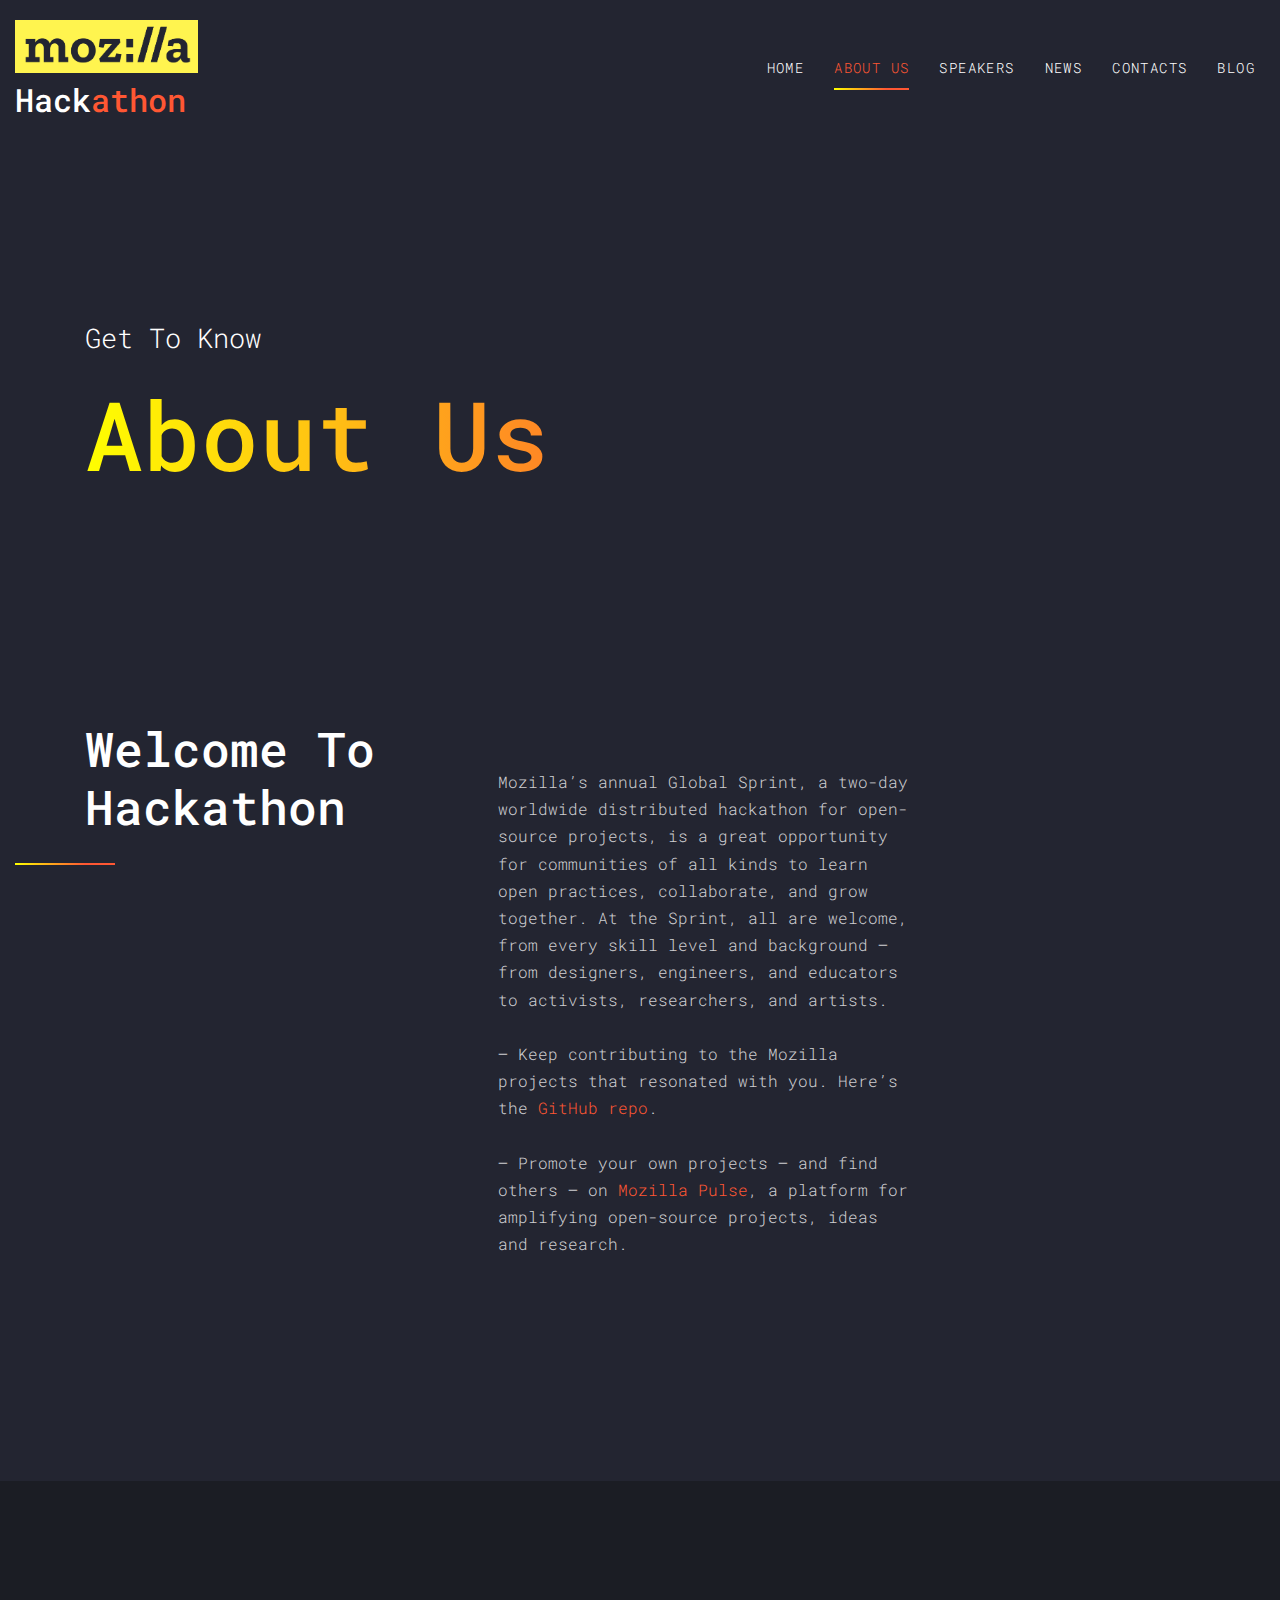
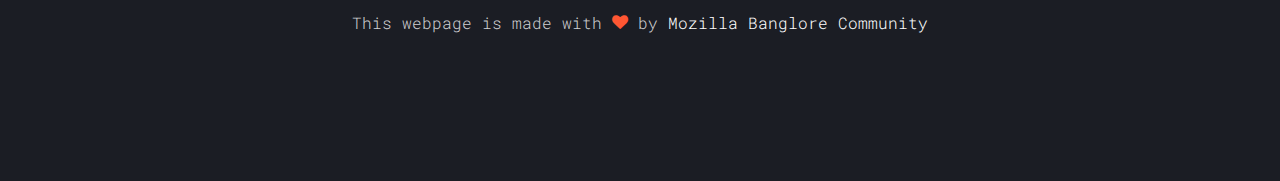
==== about.html @ 9e43b541 "ini" ====
<!DOCTYPE html>
<html lang="en">
  <head>
    <title>Mozilla Global Sprint &mdash; 19</title>
    <meta charset="utf-8">
    <meta name="viewport" content="width=device-width, initial-scale=1, shrink-to-fit=no">

    <link href="https://fonts.googleapis.com/css?family=Roboto+Mono" rel="stylesheet">
    <link rel="stylesheet" href="fonts/icomoon/style.css">
    <link rel="stylesheet" href="css/bootstrap.min.css">
    <link rel="stylesheet" href="css/magnific-popup.css">
    <link rel="stylesheet" href="css/jquery-ui.css">
    <link rel="stylesheet" href="css/owl.carousel.min.css">
    <link rel="stylesheet" href="css/owl.theme.default.min.css">
    <link rel="stylesheet" href="css/bootstrap-datepicker.css">
    <link rel="stylesheet" href="fonts/flaticon/font/flaticon.css">
    <link rel="stylesheet" href="css/aos.css">
    <link rel="icon" href="./images/favicon.png" type="image/png" sizes="16x16">
    <link rel="stylesheet" href="css/style.css">
  </head>
  <body>
  
  <div class="site-wrap">

    <div class="site-mobile-menu">
      <div class="site-mobile-menu-header">
        <div class="site-mobile-menu-close mt-3">
          <span class="icon-close2 js-menu-toggle"></span>
        </div>
      </div>
      <div class="site-mobile-menu-body"></div>
    </div>
    
    <header class="site-navbar py-3" role="banner">
      <div class="container-fluid">
        <div class="row align-items-center">
          <div class="col-11 col-xl-2">
            <h1 class="mb-0"><a href="index.html" class="text-white h2 mb-0"><img src="images/moz-logo2.png" alt="Mozilla" class="img-fluid"> </a></h1>  <h1 class="mb-0"><a href="index.html" class="text-white h2 mb-0">Hack<span class="text-primary">athon</span> </a></h1>
          </div>
          <div class="col-12 col-md-10 d-none d-xl-block">
            <nav class="site-navigation position-relative text-right" role="navigation">
              <ul class="site-menu js-clone-nav mx-auto d-none d-lg-block">
                <li><a href="index.html">Home</a></li>
                <li class="active"><a href="about.html">About Us</a></li>
                <li><a href="speakers.html">Speakers</a></li>
                <li><a href="news.html">News</a></li>
                <li><a href="contact.html">Contacts</a></li>
                <li><a href="https://medium.com/mozilla-india">Blog</a></li>
              </ul>
            </nav>
          </div>
          <div class="d-inline-block d-xl-none ml-md-0 mr-auto py-3" style="position: relative; top: 3px;"><a href="#" class="site-menu-toggle js-menu-toggle text-white"><span class="icon-menu h3"></span></a></div>
          </div>
        </div>
      </div>
    </header>

    <div class="site-section site-hero inner">
      <div class="container">
        <div class="row align-items-center">
          <div class="col-md-10">
            <br><br><br><br>
            <span class="d-block mb-3 caption" data-aos="fade-up">Get To Know</span>
            <h1 class="d-block mb-4" data-aos="fade-up" data-aos-delay="100">About Us</h1>
          </div>
        </div>
      </div>
    </div>

    <div class="site-section">
      <div class="container">
        <div class="row mb-5">
          <div class="col-lg-4 ">
            <div class="site-section-heading" data-aos="fade-up" data-aos-delay="100">
              <h2>Welcome To Hackathon</h2>
            </div>
          </div>
          <div class="col-lg-5 mt-5 pl-lg-5" data-aos="fade-up" data-aos-delay="200">
            <p>Mozilla’s annual Global Sprint, a two-day worldwide distributed hackathon for open-source projects, is a great opportunity for communities of all kinds to learn open practices, collaborate, and grow together.

            At the Sprint, all are welcome, from every skill level and background — from designers, engineers, and educators to activists, researchers, and artists.
            
            <br><br>— Keep contributing to the Mozilla projects that resonated with you. Here’s the <a href="https://github.com/mozilla" target="blank">GitHub repo</a>.
            
           <br><br>— Promote your own projects — and find others — on <a href="https://www.mozillapulse.org/featured" target="blank">Mozilla Pulse</a>, a platform for amplifying open-source projects, ideas and research.</p>
          </div>
        </div>
        <!-- <div class="row">
          <div class="col-md-4" data-aos="fade-up" data-aos-delay="400"><span class="text-primary">The Conference</span></div>
          <div class="col-md-6" data-aos="fade-up" data-aos-delay="500">
            <p>Lorem ipsum dolor sit amet, consectetur adipisicing elit. Ex et rem ea, voluptatem harum autem reprehenderit dolor, asperiores voluptate, odio expedita modi quam eum suscipit, ut illum consequuntur atque. Nisi.</p>
            <p>Cupiditate nostrum aliquam rem et, blanditiis iusto ipsa ab aspernatur tenetur ad! Dicta perspiciatis, laborum at natus hic nulla laboriosam, suscipit iusto quas animi, numquam sunt. Vel nemo aliquam asperiores.</p>
            <p class="mb-5">Aspernatur sequi eum debitis illum inventore. Labore libero, minus tenetur, mollitia eaque officiis molestiae necessitatibus fugit at architecto eum recusandae nam, saepe aspernatur unde alias tempora ipsum. Neque, delectus tenetur.</p>

            <div class="d-flex coordinator align-items-center">
              <div class="mr-4">
                <img src="images/person_2.jpg" alt="Image" class="img-fluid">
              </div>
              <span>By <span class="text-white">Luke Jones</span> <br> Conference Coordinator</span>
            </div>
          </div> -->
        </div>
      </div>
    </div>



    <!-- <div class="site-section">
      <div class="container">
        <div class="row mb-5 justify-content-center">
          <div class="col-lg-4 mb-5">
            <div class="site-section-heading" data-aos="fade-up">
              <h2 class="text-center">Our Team</h2>
            </div>
          </div>
        </div>

        <div class="row">

          <div class="col-md-6 col-lg-4 mb-5 mb-lg-5" data-aos="fade-up" data-aos-delay="100">
            <div class="testimony text-center"> 
              <figure>
                <img src="images/person_1.jpg" alt="Image" class="img-fluid">
              </figure>
              <blockquote>
                <p class="author mb-0">Emely Peters</p>
                <p class="text-muted mb-4">Coordinator</p>
                <p>Lorem ipsum dolor sit amet, consectetur adipisicing elit. Maxime exercitationem alias reprehenderit error quidem aliquam ad minus, veritatis modi.&</p>
                
              </blockquote>
            </div>
          </div>

          <div class="col-md-6 col-lg-4 mb-5 mb-lg-5" data-aos="fade-up" data-aos-delay="200">
            <div class="testimony text-center">
              <figure>
                <img src="images/person_2.jpg" alt="Image" class="img-fluid">
              </figure>
              <blockquote>
                <p class="author mb-0">Alex Anchors</p>
                <p class="text-muted mb-4">Coordinator</p>
                <p>Lorem ipsum dolor sit amet, consectetur adipisicing elit. Maxime exercitationem alias reprehenderit error quidem aliquam ad minus, veritatis modi.&</p>
                
              </blockquote>
            </div>
          </div>

          <div class="col-md-6 col-lg-4 mb-5 mb-lg-5" data-aos="fade-up" data-aos-delay="300">
            <div class="testimony text-center">
              <figure>
                <img src="images/person_3.jpg" alt="Image" class="img-fluid">
              </figure>
              <blockquote>
                <p class="author mb-0">Aaron Thomas</p>
                <p class="text-muted mb-4">Coordinator</p>
                <p>Lorem ipsum dolor sit amet, consectetur adipisicing elit. Maxime exercitationem alias reprehenderit error quidem aliquam ad minus, veritatis modi.&</p>
                
              </blockquote>
            </div>
          </div>

          <div class="col-md-6 col-lg-4 mb-5 mb-lg-5" data-aos="fade-up" data-aos-delay="400">
            <div class="testimony text-center">
              <figure>
                <img src="images/person_1.jpg" alt="Image" class="img-fluid">
              </figure>
              <blockquote>
                <p class="author mb-0">Emely Peters</p>
                <p class="text-muted mb-4">Coordinator</p>
                <p>Lorem ipsum dolor sit amet, consectetur adipisicing elit. Maxime exercitationem alias reprehenderit error quidem aliquam ad minus, veritatis modi.&</p>
                
              </blockquote>
            </div>
          </div>

          <div class="col-md-6 col-lg-4 mb-5 mb-lg-5" data-aos="fade-up" data-aos-delay="500">
            <div class="testimony text-center">
              <figure>
                <img src="images/person_2.jpg" alt="Image" class="img-fluid">
              </figure>
              <blockquote>
                <p class="author mb-0">Alex Anchors</p>
                <p class="text-muted mb-4">Coordinator</p>
                <p>Lorem ipsum dolor sit amet, consectetur adipisicing elit. Maxime exercitationem alias reprehenderit error quidem aliquam ad minus, veritatis modi.&</p>
                
              </blockquote>
            </div>
          </div>

          <div class="col-md-6 col-lg-4 mb-5 mb-lg-5" data-aos="fade-up" data-aos-delay="600">
            <div class="testimony text-center">
              <figure>
                <img src="images/person_3.jpg" alt="Image" class="img-fluid">
              </figure>
              <blockquote>
                <p class="author mb-0">Aaron Thomas</p>
                <p class="text-muted mb-4">Coordinator</p>
                <p>Lorem ipsum dolor sit amet, consectetur adipisicing elit. Maxime exercitationem alias reprehenderit error quidem aliquam ad minus, veritatis modi.&</p>
                
              </blockquote>
            </div>
          </div>
        </div>



        

      </div>
    </div> -->

    <!-- <div class="site-section">
      <div class="container">
        <div class="row mb-5">
          <div class="col-lg-4 ">
            <div class="site-section-heading" data-aos="fade-up">
              <h2>Sponsors</h2>
            </div>
          </div>
          <div class="col-lg-6 mt-5 pl-lg-5" data-aos="fade-up" data-aos-delay="100">
            <p>Lorem ipsum dolor sit amet consectetur adipisicing elit. Natus error deleniti dolores necessitatibus eligendi. Nesciunt repellendus ab voluptatibus.</p>
          </div>
        </div>
        <div class="row">
          <div class="col-md-6 col-lg-4 mb-5 mb-lg-0" data-aos="fade" data-aos-delay="200">
            <img src="images/logo_1.png" alt="Image" class="img-fluid">
          </div>
          <div class="col-md-6 col-lg-4 mb-5 mb-lg-0" data-aos="fade" data-aos-delay="300">
            <img src="images/logo_2.png" alt="Image" class="img-fluid">
          </div>
          <div class="col-md-6 col-lg-4 mb-5 mb-lg-0" data-aos="fade" data-aos-delay="400">
            <img src="images/logo_3.png" alt="Image" class="img-fluid">
          </div>

          <div class="col-md-6 col-lg-4 mb-5 mb-lg-0" data-aos="fade" data-aos-delay="500">
            <img src="images/logo_4.png" alt="Image" class="img-fluid">
          </div>
          <div class="col-md-6 col-lg-4 mb-5 mb-lg-0" data-aos="fade" data-aos-delay="600">
            <img src="images/logo_5.png" alt="Image" class="img-fluid">
          </div>
          <div class="col-md-6 col-lg-4 mb-5 mb-lg-0" data-aos="fade" data-aos-delay="700">
            <img src="images/logo_6.png" alt="Image" class="img-fluid">
          </div>

        </div>
      </div>
    </div> -->


    
    <footer class="site-footer">
      <!-- <div class="container">
        <div class="row mb-5">
          <div class="col-md-4">
            <h2 class="footer-heading text-uppercase mb-4">About Event</h2>
            <p>Lorem ipsum dolor sit amet consectetur adipisicing elit aliquid quibusdam fugit architecto.</p>
          </div>
          <div class="col-md-3 ml-auto">
            <h2 class="footer-heading text-uppercase mb-4">Quick Links</h2>
            <ul class="list-unstyled">
              <li><a href="#">About Us</a></li>
              <li><a href="#">Speakers</a></li>
              <li><a href="#">Gallery</a></li>
              <li><a href="#">Contact Us</a></li>
            </ul>
          </div>
          <div class="col-md-4">
            <h2 class="footer-heading text-uppercase mb-4">Connect with Us</h2>
            <p>
              <a href="#" class="p-2 pl-0"><span class="icon-facebook"></span></a>
              <a href="#" class="p-2"><span class="icon-twitter"></span></a>
              <a href="#" class="p-2"><span class="icon-youtube"></span></a>
              <a href="#" class="p-2"><span class="icon-instagram"></span></a>
            </p>
          </div>
        </div> -->
        <!-- <div class="row">
           -->
            <div class="col-md-12 text-center">
              <p>
               This webpage is made with <i class="icon-heart text-primary" aria-hidden="true"></i> by <a href="https://t.me/moztsap" target="_blank" >Mozilla Banglore Community</a>
              </p>

          </div>
        <!-- </div>
      </div> -->
    </footer>
    
  </div>

  <script src="js/jquery-3.3.1.min.js"></script>
  <script src="js/jquery-migrate-3.0.1.min.js"></script>
  <script src="js/jquery-ui.js"></script>
  <script src="js/popper.min.js"></script>
  <script src="js/bootstrap.min.js"></script>
  <script src="js/owl.carousel.min.js"></script>
  <script src="js/jquery.stellar.min.js"></script>
  <script src="js/jquery.countdown.min.js"></script>
  <script src="js/jquery.magnific-popup.min.js"></script>
  <script src="js/bootstrap-datepicker.min.js"></script>
  <script src="js/aos.js"></script>

  <script src="js/main.js"></script>
    
  </body>
</html>
---- fonts/icomoon/style.css ----
@font-face {
  font-family: 'icomoon';
  src:  url('fonts/icomoon.eot?10si43');
  src:  url('fonts/icomoon.eot?10si43#iefix') format('embedded-opentype'),
    url('fonts/icomoon.ttf?10si43') format('truetype'),
    url('fonts/icomoon.woff?10si43') format('woff'),
    url('fonts/icomoon.svg?10si43#icomoon') format('svg');
  font-weight: normal;
  font-style: normal;
}

[class^="icon-"], [class*=" icon-"] {
  /* use !important to prevent issues with browser extensions that change fonts */
  font-family: 'icomoon' !important;
  speak: none;
  font-style: normal;
  font-weight: normal;
  font-variant: normal;
  text-transform: none;
  line-height: 1;

  /* Better Font Rendering =========== */
  -webkit-font-smoothing: antialiased;
  -moz-osx-font-smoothing: grayscale;
}

.icon-asterisk:before {
  content: "\f069";
}
.icon-plus:before {
  content: "\f067";
}
.icon-question:before {
  content: "\f128";
}
.icon-minus:before {
  content: "\f068";
}
.icon-glass:before {
  content: "\f000";
}
.icon-music:before {
  content: "\f001";
}
.icon-search:before {
  content: "\f002";
}
.icon-envelope-o:before {
  content: "\f003";
}
.icon-heart:before {
  content: "\f004";
}
.icon-star:before {
  content: "\f005";
}
.icon-star-o:before {
  content: "\f006";
}
.icon-user:before {
  content: "\f007";
}
.icon-film:before {
  content: "\f008";
}
.icon-th-large:before {
  content: "\f009";
}
.icon-th:before {
  content: "\f00a";
}
.icon-th-list:before {
  content: "\f00b";
}
.icon-check:before {
  content: "\f00c";
}
.icon-close:before {
  content: "\f00d";
}
.icon-remove:before {
  content: "\f00d";
}
.icon-times:before {
  content: "\f00d";
}
.icon-search-plus:before {
  content: "\f00e";
}
.icon-search-minus:before {
  content: "\f010";
}
.icon-power-off:before {
  content: "\f011";
}
.icon-signal:before {
  content: "\f012";
}
.icon-cog:before {
  content: "\f013";
}
.icon-gear:before {
  content: "\f013";
}
.icon-trash-o:before {
  content: "\f014";
}
.icon-home:before {
  content: "\f015";
}
.icon-file-o:before {
  content: "\f016";
}
.icon-clock-o:before {
  content: "\f017";
}
.icon-road:before {
  content: "\f018";
}
.icon-download:before {
  content: "\f019";
}
.icon-arrow-circle-o-down:before {
  content: "\f01a";
}
.icon-arrow-circle-o-up:before {
  content: "\f01b";
}
.icon-inbox:before {
  content: "\f01c";
}
.icon-play-circle-o:before {
  content: "\f01d";
}
.icon-repeat:before {
  content: "\f01e";
}
.icon-rotate-right:before {
  content: "\f01e";
}
.icon-refresh:before {
  content: "\f021";
}
.icon-list-alt:before {
  content: "\f022";
}
.icon-lock:before {
  content: "\f023";
}
.icon-flag:before {
  content: "\f024";
}
.icon-headphones:before {
  content: "\f025";
}
.icon-volume-off:before {
  content: "\f026";
}
.icon-volume-down:before {
  content: "\f027";
}
.icon-volume-up:before {
  content: "\f028";
}
.icon-qrcode:before {
  content: "\f029";
}
.icon-barcode:before {
  content: "\f02a";
}
.icon-tag:before {
  content: "\f02b";
}
.icon-tags:before {
  content: "\f02c";
}
.icon-book:before {
  content: "\f02d";
}
.icon-bookmark:before {
  content: "\f02e";
}
.icon-print:before {
  content: "\f02f";
}
.icon-camera:before {
  content: "\f030";
}
.icon-font:before {
  content: "\f031";
}
.icon-bold:before {
  content: "\f032";
}
.icon-italic:before {
  content: "\f033";
}
.icon-text-height:before {
  content: "\f034";
}
.icon-text-width:before {
  content: "\f035";
}
.icon-align-left:before {
  content: "\f036";
}
.icon-align-center:before {
  content: "\f037";
}
.icon-align-right:before {
  content: "\f038";
}
.icon-align-justify:before {
  content: "\f039";
}
.icon-list:before {
  content: "\f03a";
}
.icon-dedent:before {
  content: "\f03b";
}
.icon-outdent:before {
  content: "\f03b";
}
.icon-indent:before {
  content: "\f03c";
}
.icon-video-camera:before {
  content: "\f03d";
}
.icon-image:before {
  content: "\f03e";
}
.icon-photo:before {
  content: "\f03e";
}
.icon-picture-o:before {
  content: "\f03e";
}
.icon-pencil:before {
  content: "\f040";
}
.icon-map-marker:before {
  content: "\f041";
}
.icon-adjust:before {
  content: "\f042";
}
.icon-tint:before {
  content: "\f043";
}
.icon-edit:before {
  content: "\f044";
}
.icon-pencil-square-o:before {
  content: "\f044";
}
.icon-share-square-o:before {
  content: "\f045";
}
.icon-check-square-o:before {
  content: "\f046";
}
.icon-arrows:before {
  content: "\f047";
}
.icon-step-backward:before {
  content: "\f048";
}
.icon-fast-backward:before {
  content: "\f049";
}
.icon-backward:before {
  content: "\f04a";
}
.icon-play:before {
  content: "\f04b";
}
.icon-pause:before {
  content: "\f04c";
}
.icon-stop:before {
  content: "\f04d";
}
.icon-forward:before {
  content: "\f04e";
}
.icon-fast-forward:before {
  content: "\f050";
}
.icon-step-forward:before {
  content: "\f051";
}
.icon-eject:before {
  content: "\f052";
}
.icon-chevron-left:before {
  content: "\f053";
}
.icon-chevron-right:before {
  content: "\f054";
}
.icon-plus-circle:before {
  content: "\f055";
}
.icon-minus-circle:before {
  content: "\f056";
}
.icon-times-circle:before {
  content: "\f057";
}
.icon-check-circle:before {
  content: "\f058";
}
.icon-question-circle:before {
  content: "\f059";
}
.icon-info-circle:before {
  content: "\f05a";
}
.icon-crosshairs:before {
  content: "\f05b";
}
.icon-times-circle-o:before {
  content: "\f05c";
}
.icon-check-circle-o:before {
  content: "\f05d";
}
.icon-ban:before {
  content: "\f05e";
}
.icon-arrow-left:before {
  content: "\f060";
}
.icon-arrow-right:before {
  content: "\f061";
}
.icon-arrow-up:before {
  content: "\f062";
}
.icon-arrow-down:before {
  content: "\f063";
}
.icon-mail-forward:before {
  content: "\f064";
}
.icon-share:before {
  content: "\f064";
}
.icon-expand:before {
  content: "\f065";
}
.icon-compress:before {
  content: "\f066";
}
.icon-exclamation-circle:before {
  content: "\f06a";
}
.icon-gift:before {
  content: "\f06b";
}
.icon-leaf:before {
  content: "\f06c";
}
.icon-fire:before {
  content: "\f06d";
}
.icon-eye:before {
  content: "\f06e";
}
.icon-eye-slash:before {
  content: "\f070";
}
.icon-exclamation-triangle:before {
  content: "\f071";
}
.icon-warning:before {
  content: "\f071";
}
.icon-plane:before {
  content: "\f072";
}
.icon-calendar:before {
  content: "\f073";
}
.icon-random:before {
  content: "\f074";
}
.icon-comment:before {
  content: "\f075";
}
.icon-magnet:before {
  content: "\f076";
}
.icon-chevron-up:before {
  content: "\f077";
}
.icon-chevron-down:before {
  content: "\f078";
}
.icon-retweet:before {
  content: "\f079";
}
.icon-shopping-cart:before {
  content: "\f07a";
}
.icon-folder:before {
  content: "\f07b";
}
.icon-folder-open:before {
  content: "\f07c";
}
.icon-arrows-v:before {
  content: "\f07d";
}
.icon-arrows-h:before {
  content: "\f07e";
}
.icon-bar-chart:before {
  content: "\f080";
}
.icon-bar-chart-o:before {
  content: "\f080";
}
.icon-twitter-square:before {
  content: "\f081";
}
.icon-facebook-square:before {
  content: "\f082";
}
.icon-camera-retro:before {
  content: "\f083";
}
.icon-key:before {
  content: "\f084";
}
.icon-cogs:before {
  content: "\f085";
}
.icon-gears:before {
  content: "\f085";
}
.icon-comments:before {
  content: "\f086";
}
.icon-thumbs-o-up:before {
  content: "\f087";
}
.icon-thumbs-o-down:before {
  content: "\f088";
}
.icon-star-half:before {
  content: "\f089";
}
.icon-heart-o:before {
  content: "\f08a";
}
.icon-sign-out:before {
  content: "\f08b";
}
.icon-linkedin-square:before {
  content: "\f08c";
}
.icon-thumb-tack:before {
  content: "\f08d";
}
.icon-external-link:before {
  content: "\f08e";
}
.icon-sign-in:before {
  content: "\f090";
}
.icon-trophy:before {
  content: "\f091";
}
.icon-github-square:before {
  content: "\f092";
}
.icon-upload:before {
  content: "\f093";
}
.icon-lemon-o:before {
  content: "\f094";
}
.icon-phone:before {
  content: "\f095";
}
.icon-square-o:before {
  content: "\f096";
}
.icon-bookmark-o:before {
  content: "\f097";
}
.icon-phone-square:before {
  content: "\f098";
}
.icon-twitter:before {
  content: "\f099";
}
.icon-facebook:before {
  content: "\f09a";
}
.icon-facebook-f:before {
  content: "\f09a";
}
.icon-github:before {
  content: "\f09b";
}
.icon-unlock:before {
  content: "\f09c";
}
.icon-credit-card:before {
  content: "\f09d";
}
.icon-feed:before {
  content: "\f09e";
}
.icon-rss:before {
  content: "\f09e";
}
.icon-hdd-o:before {
  content: "\f0a0";
}
.icon-bullhorn:before {
  content: "\f0a1";
}
.icon-bell-o:before {
  content: "\f0a2";
}
.icon-certificate:before {
  content: "\f0a3";
}
.icon-hand-o-right:before {
  content: "\f0a4";
}
.icon-hand-o-left:before {
  content: "\f0a5";
}
.icon-hand-o-up:before {
  content: "\f0a6";
}
.icon-hand-o-down:before {
  content: "\f0a7";
}
.icon-arrow-circle-left:before {
  content: "\f0a8";
}
.icon-arrow-circle-right:before {
  content: "\f0a9";
}
.icon-arrow-circle-up:before {
  content: "\f0aa";
}
.icon-arrow-circle-down:before {
  content: "\f0ab";
}
.icon-globe:before {
  content: "\f0ac";
}
.icon-wrench:before {
  content: "\f0ad";
}
.icon-tasks:before {
  content: "\f0ae";
}
.icon-filter:before {
  content: "\f0b0";
}
.icon-briefcase:before {
  content: "\f0b1";
}
.icon-arrows-alt:before {
  content: "\f0b2";
}
.icon-group:before {
  content: "\f0c0";
}
.icon-users:before {
  content: "\f0c0";
}
.icon-chain:before {
  content: "\f0c1";
}
.icon-link:before {
  content: "\f0c1";
}
.icon-cloud:before {
  content: "\f0c2";
}
.icon-flask:before {
  content: "\f0c3";
}
.icon-cut:before {
  content: "\f0c4";
}
.icon-scissors:before {
  content: "\f0c4";
}
.icon-copy:before {
  content: "\f0c5";
}
.icon-files-o:before {
  content: "\f0c5";
}
.icon-paperclip:before {
  content: "\f0c6";
}
.icon-floppy-o:before {
  content: "\f0c7";
}
.icon-save:before {
  content: "\f0c7";
}
.icon-square:before {
  content: "\f0c8";
}
.icon-bars:before {
  content: "\f0c9";
}
.icon-navicon:before {
  content: "\f0c9";
}
.icon-reorder:before {
  content: "\f0c9";
}
.icon-list-ul:before {
  content: "\f0ca";
}
.icon-list-ol:before {
  content: "\f0cb";
}
.icon-strikethrough:before {
  content: "\f0cc";
}
.icon-underline:before {
  content: "\f0cd";
}
.icon-table:before {
  content: "\f0ce";
}
.icon-magic:before {
  content: "\f0d0";
}
.icon-truck:before {
  content: "\f0d1";
}
.icon-pinterest:before {
  content: "\f0d2";
}
.icon-pinterest-square:before {
  content: "\f0d3";
}
.icon-google-plus-square:before {
  content: "\f0d4";
}
.icon-google-plus:before {
  content: "\f0d5";
}
.icon-money:before {
  content: "\f0d6";
}
.icon-caret-down:before {
  content: "\f0d7";
}
.icon-caret-up:before {
  content: "\f0d8";
}
.icon-caret-left:before {
  content: "\f0d9";
}
.icon-caret-right:before {
  content: "\f0da";
}
.icon-columns:before {
  content: "\f0db";
}
.icon-sort:before {
  content: "\f0dc";
}
.icon-unsorted:before {
  content: "\f0dc";
}
.icon-sort-desc:before {
  content: "\f0dd";
}
.icon-sort-down:before {
  content: "\f0dd";
}
.icon-sort-asc:before {
  content: "\f0de";
}
.icon-sort-up:before {
  content: "\f0de";
}
.icon-envelope:before {
  content: "\f0e0";
}
.icon-linkedin:before {
  content: "\f0e1";
}
.icon-rotate-left:before {
  content: "\f0e2";
}
.icon-undo:before {
  content: "\f0e2";
}
.icon-gavel:before {
  content: "\f0e3";
}
.icon-legal:before {
  content: "\f0e3";
}
.icon-dashboard:before {
  content: "\f0e4";
}
.icon-tachometer:before {
  content: "\f0e4";
}
.icon-comment-o:before {
  content: "\f0e5";
}
.icon-comments-o:before {
  content: "\f0e6";
}
.icon-bolt:before {
  content: "\f0e7";
}
.icon-flash:before {
  content: "\f0e7";
}
.icon-sitemap:before {
  content: "\f0e8";
}
.icon-umbrella:before {
  content: "\f0e9";
}
.icon-clipboard:before {
  content: "\f0ea";
}
.icon-paste:before {
  content: "\f0ea";
}
.icon-lightbulb-o:before {
  content: "\f0eb";
}
.icon-exchange:before {
  content: "\f0ec";
}
.icon-cloud-download:before {
  content: "\f0ed";
}
.icon-cloud-upload:before {
  content: "\f0ee";
}
.icon-user-md:before {
  content: "\f0f0";
}
.icon-stethoscope:before {
  content: "\f0f1";
}
.icon-suitcase:before {
  content: "\f0f2";
}
.icon-bell:before {
  content: "\f0f3";
}
.icon-coffee:before {
  content: "\f0f4";
}
.icon-cutlery:before {
  content: "\f0f5";
}
.icon-file-text-o:before {
  content: "\f0f6";
}
.icon-building-o:before {
  content: "\f0f7";
}
.icon-hospital-o:before {
  content: "\f0f8";
}
.icon-ambulance:before {
  content: "\f0f9";
}
.icon-medkit:before {
  content: "\f0fa";
}
.icon-fighter-jet:before {
  content: "\f0fb";
}
.icon-beer:before {
  content: "\f0fc";
}
.icon-h-square:before {
  content: "\f0fd";
}
.icon-plus-square:before {
  content: "\f0fe";
}
.icon-angle-double-left:before {
  content: "\f100";
}
.icon-angle-double-right:before {
  content: "\f101";
}
.icon-angle-double-up:before {
  content: "\f102";
}
.icon-angle-double-down:before {
  content: "\f103";
}
.icon-angle-left:before {
  content: "\f104";
}
.icon-angle-right:before {
  content: "\f105";
}
.icon-angle-up:before {
  content: "\f106";
}
.icon-angle-down:before {
  content: "\f107";
}
.icon-desktop:before {
  content: "\f108";
}
.icon-laptop:before {
  content: "\f109";
}
.icon-tablet:before {
  content: "\f10a";
}
.icon-mobile:before {
  content: "\f10b";
}
.icon-mobile-phone:before {
  content: "\f10b";
}
.icon-circle-o:before {
  content: "\f10c";
}
.icon-quote-left:before {
  content: "\f10d";
}
.icon-quote-right:before {
  content: "\f10e";
}
.icon-spinner:before {
  content: "\f110";
}
.icon-circle:before {
  content: "\f111";
}
.icon-mail-reply:before {
  content: "\f112";
}
.icon-reply:before {
  content: "\f112";
}
.icon-github-alt:before {
  content: "\f113";
}
.icon-folder-o:before {
  content: "\f114";
}
.icon-folder-open-o:before {
  content: "\f115";
}
.icon-smile-o:before {
  content: "\f118";
}
.icon-frown-o:before {
  content: "\f119";
}
.icon-meh-o:before {
  content: "\f11a";
}
.icon-gamepad:before {
  content: "\f11b";
}
.icon-keyboard-o:before {
  content: "\f11c";
}
.icon-flag-o:before {
  content: "\f11d";
}
.icon-flag-checkered:before {
  content: "\f11e";
}
.icon-terminal:before {
  content: "\f120";
}
.icon-code:before {
  content: "\f121";
}
.icon-mail-reply-all:before {
  content: "\f122";
}
.icon-reply-all:before {
  content: "\f122";
}
.icon-star-half-empty:before {
  content: "\f123";
}
.icon-star-half-full:before {
  content: "\f123";
}
.icon-star-half-o:before {
  content: "\f123";
}
.icon-location-arrow:before {
  content: "\f124";
}
.icon-crop:before {
  content: "\f125";
}
.icon-code-fork:before {
  content: "\f126";
}
.icon-chain-broken:before {
  content: "\f127";
}
.icon-unlink:before {
  content: "\f127";
}
.icon-info:before {
  content: "\f129";
}
.icon-exclamation:before {
  content: "\f12a";
}
.icon-superscript:before {
  content: "\f12b";
}
.icon-subscript:before {
  content: "\f12c";
}
.icon-eraser:before {
  content: "\f12d";
}
.icon-puzzle-piece:before {
  content: "\f12e";
}
.icon-microphone:before {
  content: "\f130";
}
.icon-microphone-slash:before {
  content: "\f131";
}
.icon-shield:before {
  content: "\f132";
}
.icon-calendar-o:before {
  content: "\f133";
}
.icon-fire-extinguisher:before {
  content: "\f134";
}
.icon-rocket:before {
  content: "\f135";
}
.icon-maxcdn:before {
  content: "\f136";
}
.icon-chevron-circle-left:before {
  content: "\f137";
}
.icon-chevron-circle-right:before {
  content: "\f138";
}
.icon-chevron-circle-up:before {
  content: "\f139";
}
.icon-chevron-circle-down:before {
  content: "\f13a";
}
.icon-html5:before {
  content: "\f13b";
}
.icon-css3:before {
  content: "\f13c";
}
.icon-anchor:before {
  content: "\f13d";
}
.icon-unlock-alt:before {
  content: "\f13e";
}
.icon-bullseye:before {
  content: "\f140";
}
.icon-ellipsis-h:before {
  content: "\f141";
}
.icon-ellipsis-v:before {
  content: "\f142";
}
.icon-rss-square:before {
  content: "\f143";
}
.icon-play-circle:before {
  content: "\f144";
}
.icon-ticket:before {
  content: "\f145";
}
.icon-minus-square:before {
  content: "\f146";
}
.icon-minus-square-o:before {
  content: "\f147";
}
.icon-level-up:before {
  content: "\f148";
}
.icon-level-down:before {
  content: "\f149";
}
.icon-check-square:before {
  content: "\f14a";
}
.icon-pencil-square:before {
  content: "\f14b";
}
.icon-external-link-square:before {
  content: "\f14c";
}
.icon-share-square:before {
  content: "\f14d";
}
.icon-compass:before {
  content: "\f14e";
}
.icon-caret-square-o-down:before {
  content: "\f150";
}
.icon-toggle-down:before {
  content: "\f150";
}
.icon-caret-square-o-up:before {
  content: "\f151";
}
.icon-toggle-up:before {
  content: "\f151";
}
.icon-caret-square-o-right:before {
  content: "\f152";
}
.icon-toggle-right:before {
  content: "\f152";
}
.icon-eur:before {
  content: "\f153";
}
.icon-euro:before {
  content: "\f153";
}
.icon-gbp:before {
  content: "\f154";
}
.icon-dollar:before {
  content: "\f155";
}
.icon-usd:before {
  content: "\f155";
}
.icon-inr:before {
  content: "\f156";
}
.icon-rupee:before {
  content: "\f156";
}
.icon-cny:before {
  content: "\f157";
}
.icon-jpy:before {
  content: "\f157";
}
.icon-rmb:before {
  content: "\f157";
}
.icon-yen:before {
  content: "\f157";
}
.icon-rouble:before {
  content: "\f158";
}
.icon-rub:before {
  content: "\f158";
}
.icon-ruble:before {
  content: "\f158";
}
.icon-krw:before {
  content: "\f159";
}
.icon-won:before {
  content: "\f159";
}
.icon-bitcoin:before {
  content: "\f15a";
}
.icon-btc:before {
  content: "\f15a";
}
.icon-file:before {
  content: "\f15b";
}
.icon-file-text:before {
  content: "\f15c";
}
.icon-sort-alpha-asc:before {
  content: "\f15d";
}
.icon-sort-alpha-desc:before {
  content: "\f15e";
}
.icon-sort-amount-asc:before {
  content: "\f160";
}
.icon-sort-amount-desc:before {
  content: "\f161";
}
.icon-sort-numeric-asc:before {
  content: "\f162";
}
.icon-sort-numeric-desc:before {
  content: "\f163";
}
.icon-thumbs-up:before {
  content: "\f164";
}
.icon-thumbs-down:before {
  content: "\f165";
}
.icon-youtube-square:before {
  content: "\f166";
}
.icon-youtube:before {
  content: "\f167";
}
.icon-xing:before {
  content: "\f168";
}
.icon-xing-square:before {
  content: "\f169";
}
.icon-youtube-play:before {
  content: "\f16a";
}
.icon-dropbox:before {
  content: "\f16b";
}
.icon-stack-overflow:before {
  content: "\f16c";
}
.icon-instagram:before {
  content: "\f16d";
}
.icon-flickr:before {
  content: "\f16e";
}
.icon-adn:before {
  content: "\f170";
}
.icon-bitbucket:before {
  content: "\f171";
}
.icon-bitbucket-square:before {
  content: "\f172";
}
.icon-tumblr:before {
  content: "\f173";
}
.icon-tumblr-square:before {
  content: "\f174";
}
.icon-long-arrow-down:before {
  content: "\f175";
}
.icon-long-arrow-up:before {
  content: "\f176";
}
.icon-long-arrow-left:before {
  content: "\f177";
}
.icon-long-arrow-right:before {
  content: "\f178";
}
.icon-apple:before {
  content: "\f179";
}
.icon-windows:before {
  content: "\f17a";
}
.icon-android:before {
  content: "\f17b";
}
.icon-linux:before {
  content: "\f17c";
}
.icon-dribbble:before {
  content: "\f17d";
}
.icon-skype:before {
  content: "\f17e";
}
.icon-foursquare:before {
  content: "\f180";
}
.icon-trello:before {
  content: "\f181";
}
.icon-female:before {
  content: "\f182";
}
.icon-male:before {
  content: "\f183";
}
.icon-gittip:before {
  content: "\f184";
}
.icon-gratipay:before {
  content: "\f184";
}
.icon-sun-o:before {
  content: "\f185";
}
.icon-moon-o:before {
  content: "\f186";
}
.icon-archive:before {
  content: "\f187";
}
.icon-bug:before {
  content: "\f188";
}
.icon-vk:before {
  content: "\f189";
}
.icon-weibo:before {
  content: "\f18a";
}
.icon-renren:before {
  content: "\f18b";
}
.icon-pagelines:before {
  content: "\f18c";
}
.icon-stack-exchange:before {
  content: "\f18d";
}
.icon-arrow-circle-o-right:before {
  content: "\f18e";
}
.icon-arrow-circle-o-left:before {
  content: "\f190";
}
.icon-caret-square-o-left:before {
  content: "\f191";
}
.icon-toggle-left:before {
  content: "\f191";
}
.icon-dot-circle-o:before {
  content: "\f192";
}
.icon-wheelchair:before {
  content: "\f193";
}
.icon-vimeo-square:before {
  content: "\f194";
}
.icon-try:before {
  content: "\f195";
}
.icon-turkish-lira:before {
  content: "\f195";
}
.icon-plus-square-o:before {
  content: "\f196";
}
.icon-space-shuttle:before {
  content: "\f197";
}
.icon-slack:before {
  content: "\f198";
}
.icon-envelope-square:before {
  content: "\f199";
}
.icon-wordpress:before {
  content: "\f19a";
}
.icon-openid:before {
  content: "\f19b";
}
.icon-bank:before {
  content: "\f19c";
}
.icon-institution:before {
  content: "\f19c";
}
.icon-university:before {
  content: "\f19c";
}
.icon-graduation-cap:before {
  content: "\f19d";
}
.icon-mortar-board:before {
  content: "\f19d";
}
.icon-yahoo:before {
  content: "\f19e";
}
.icon-google:before {
  content: "\f1a0";
}
.icon-reddit:before {
  content: "\f1a1";
}
.icon-reddit-square:before {
  content: "\f1a2";
}
.icon-stumbleupon-circle:before {
  content: "\f1a3";
}
.icon-stumbleupon:before {
  content: "\f1a4";
}
.icon-delicious:before {
  content: "\f1a5";
}
.icon-digg:before {
  content: "\f1a6";
}
.icon-pied-piper-pp:before {
  content: "\f1a7";
}
.icon-pied-piper-alt:before {
  content: "\f1a8";
}
.icon-drupal:before {
  content: "\f1a9";
}
.icon-joomla:before {
  content: "\f1aa";
}
.icon-language:before {
  content: "\f1ab";
}
.icon-fax:before {
  content: "\f1ac";
}
.icon-building:before {
  content: "\f1ad";
}
.icon-child:before {
  content: "\f1ae";
}
.icon-paw:before {
  content: "\f1b0";
}
.icon-spoon:before {
  content: "\f1b1";
}
.icon-cube:before {
  content: "\f1b2";
}
.icon-cubes:before {
  content: "\f1b3";
}
.icon-behance:before {
  content: "\f1b4";
}
.icon-behance-square:before {
  content: "\f1b5";
}
.icon-steam:before {
  content: "\f1b6";
}
.icon-steam-square:before {
  content: "\f1b7";
}
.icon-recycle:before {
  content: "\f1b8";
}
.icon-automobile:before {
  content: "\f1b9";
}
.icon-car:before {
  content: "\f1b9";
}
.icon-cab:before {
  content: "\f1ba";
}
.icon-taxi:before {
  content: "\f1ba";
}
.icon-tree:before {
  content: "\f1bb";
}
.icon-spotify:before {
  content: "\f1bc";
}
.icon-deviantart:before {
  content: "\f1bd";
}
.icon-soundcloud:before {
  content: "\f1be";
}
.icon-database:before {
  content: "\f1c0";
}
.icon-file-pdf-o:before {
  content: "\f1c1";
}
.icon-file-word-o:before {
  content: "\f1c2";
}
.icon-file-excel-o:before {
  content: "\f1c3";
}
.icon-file-powerpoint-o:before {
  content: "\f1c4";
}
.icon-file-image-o:before {
  content: "\f1c5";
}
.icon-file-photo-o:before {
  content: "\f1c5";
}
.icon-file-picture-o:before {
  content: "\f1c5";
}
.icon-file-archive-o:before {
  content: "\f1c6";
}
.icon-file-zip-o:before {
  content: "\f1c6";
}
.icon-file-audio-o:before {
  content: "\f1c7";
}
.icon-file-sound-o:before {
  content: "\f1c7";
}
.icon-file-movie-o:before {
  content: "\f1c8";
}
.icon-file-video-o:before {
  content: "\f1c8";
}
.icon-file-code-o:before {
  content: "\f1c9";
}
.icon-vine:before {
  content: "\f1ca";
}
.icon-codepen:before {
  content: "\f1cb";
}
.icon-jsfiddle:before {
  content: "\f1cc";
}
.icon-life-bouy:before {
  content: "\f1cd";
}
.icon-life-buoy:before {
  content: "\f1cd";
}
.icon-life-ring:before {
  content: "\f1cd";
}
.icon-life-saver:before {
  content: "\f1cd";
}
.icon-support:before {
  content: "\f1cd";
}
.icon-circle-o-notch:before {
  content: "\f1ce";
}
.icon-ra:before {
  content: "\f1d0";
}
.icon-rebel:before {
  content: "\f1d0";
}
.icon-resistance:before {
  content: "\f1d0";
}
.icon-empire:before {
  content: "\f1d1";
}
.icon-ge:before {
  content: "\f1d1";
}
.icon-git-square:before {
  content: "\f1d2";
}
.icon-git:before {
  content: "\f1d3";
}
.icon-hacker-news:before {
  content: "\f1d4";
}
.icon-y-combinator-square:before {
  content: "\f1d4";
}
.icon-yc-square:before {
  content: "\f1d4";
}
.icon-tencent-weibo:before {
  content: "\f1d5";
}
.icon-qq:before {
  content: "\f1d6";
}
.icon-wechat:before {
  content: "\f1d7";
}
.icon-weixin:before {
  content: "\f1d7";
}
.icon-paper-plane:before {
  content: "\f1d8";
}
.icon-send:before {
  content: "\f1d8";
}
.icon-paper-plane-o:before {
  content: "\f1d9";
}
.icon-send-o:before {
  content: "\f1d9";
}
.icon-history:before {
  content: "\f1da";
}
.icon-circle-thin:before {
  content: "\f1db";
}
.icon-header:before {
  content: "\f1dc";
}
.icon-paragraph:before {
  content: "\f1dd";
}
.icon-sliders:before {
  content: "\f1de";
}
.icon-share-alt:before {
  content: "\f1e0";
}
.icon-share-alt-square:before {
  content: "\f1e1";
}
.icon-bomb:before {
  content: "\f1e2";
}
.icon-futbol-o:before {
  content: "\f1e3";
}
.icon-soccer-ball-o:before {
  content: "\f1e3";
}
.icon-tty:before {
  content: "\f1e4";
}
.icon-binoculars:before {
  content: "\f1e5";
}
.icon-plug:before {
  content: "\f1e6";
}
.icon-slideshare:before {
  content: "\f1e7";
}
.icon-twitch:before {
  content: "\f1e8";
}
.icon-yelp:before {
  content: "\f1e9";
}
.icon-newspaper-o:before {
  content: "\f1ea";
}
.icon-wifi:before {
  content: "\f1eb";
}
.icon-calculator:before {
  content: "\f1ec";
}
.icon-paypal:before {
  content: "\f1ed";
}
.icon-google-wallet:before {
  content: "\f1ee";
}
.icon-cc-visa:before {
  content: "\f1f0";
}
.icon-cc-mastercard:before {
  content: "\f1f1";
}
.icon-cc-discover:before {
  content: "\f1f2";
}
.icon-cc-amex:before {
  content: "\f1f3";
}
.icon-cc-paypal:before {
  content: "\f1f4";
}
.icon-cc-stripe:before {
  content: "\f1f5";
}
.icon-bell-slash:before {
  content: "\f1f6";
}
.icon-bell-slash-o:before {
  content: "\f1f7";
}
.icon-trash:before {
  content: "\f1f8";
}
.icon-copyright:before {
  content: "\f1f9";
}
.icon-at:before {
  content: "\f1fa";
}
.icon-eyedropper:before {
  content: "\f1fb";
}
.icon-paint-brush:before {
  content: "\f1fc";
}
.icon-birthday-cake:before {
  content: "\f1fd";
}
.icon-area-chart:before {
  content: "\f1fe";
}
.icon-pie-chart:before {
  content: "\f200";
}
.icon-line-chart:before {
  content: "\f201";
}
.icon-lastfm:before {
  content: "\f202";
}
.icon-lastfm-square:before {
  content: "\f203";
}
.icon-toggle-off:before {
  content: "\f204";
}
.icon-toggle-on:before {
  content: "\f205";
}
.icon-bicycle:before {
  content: "\f206";
}
.icon-bus:before {
  content: "\f207";
}
.icon-ioxhost:before {
  content: "\f208";
}
.icon-angellist:before {
  content: "\f209";
}
.icon-cc:before {
  content: "\f20a";
}
.icon-ils:before {
  content: "\f20b";
}
.icon-shekel:before {
  content: "\f20b";
}
.icon-sheqel:before {
  content: "\f20b";
}
.icon-meanpath:before {
  content: "\f20c";
}
.icon-buysellads:before {
  content: "\f20d";
}
.icon-connectdevelop:before {
  content: "\f20e";
}
.icon-dashcube:before {
  content: "\f210";
}
.icon-forumbee:before {
  content: "\f211";
}
.icon-leanpub:before {
  content: "\f212";
}
.icon-sellsy:before {
  content: "\f213";
}
.icon-shirtsinbulk:before {
  content: "\f214";
}
.icon-simplybuilt:before {
  content: "\f215";
}
.icon-skyatlas:before {
  content: "\f216";
}
.icon-cart-plus:before {
  content: "\f217";
}
.icon-cart-arrow-down:before {
  content: "\f218";
}
.icon-diamond:before {
  content: "\f219";
}
.icon-ship:before {
  content: "\f21a";
}
.icon-user-secret:before {
  content: "\f21b";
}
.icon-motorcycle:before {
  content: "\f21c";
}
.icon-street-view:before {
  content: "\f21d";
}
.icon-heartbeat:before {
  content: "\f21e";
}
.icon-venus:before {
  content: "\f221";
}
.icon-mars:before {
  content: "\f222";
}
.icon-mercury:before {
  content: "\f223";
}
.icon-intersex:before {
  content: "\f224";
}
.icon-transgender:before {
  content: "\f224";
}
.icon-transgender-alt:before {
  content: "\f225";
}
.icon-venus-double:before {
  content: "\f226";
}
.icon-mars-double:before {
  content: "\f227";
}
.icon-venus-mars:before {
  content: "\f228";
}
.icon-mars-stroke:before {
  content: "\f229";
}
.icon-mars-stroke-v:before {
  content: "\f22a";
}
.icon-mars-stroke-h:before {
  content: "\f22b";
}
.icon-neuter:before {
  content: "\f22c";
}
.icon-genderless:before {
  content: "\f22d";
}
.icon-facebook-official:before {
  content: "\f230";
}
.icon-pinterest-p:before {
  content: "\f231";
}
.icon-whatsapp:before {
  content: "\f232";
}
.icon-server:before {
  content: "\f233";
}
.icon-user-plus:before {
  content: "\f234";
}
.icon-user-times:before {
  content: "\f235";
}
.icon-bed:before {
  content: "\f236";
}
.icon-hotel:before {
  content: "\f236";
}
.icon-viacoin:before {
  content: "\f237";
}
.icon-train:before {
  content: "\f238";
}
.icon-subway:before {
  content: "\f239";
}
.icon-medium:before {
  content: "\f23a";
}
.icon-y-combinator:before {
  content: "\f23b";
}
.icon-yc:before {
  content: "\f23b";
}
.icon-optin-monster:before {
  content: "\f23c";
}
.icon-opencart:before {
  content: "\f23d";
}
.icon-expeditedssl:before {
  content: "\f23e";
}
.icon-battery:before {
  content: "\f240";
}
.icon-battery-4:before {
  content: "\f240";
}
.icon-battery-full:before {
  content: "\f240";
}
.icon-battery-3:before {
  content: "\f241";
}
.icon-battery-three-quarters:before {
  content: "\f241";
}
.icon-battery-2:before {
  content: "\f242";
}
.icon-battery-half:before {
  content: "\f242";
}
.icon-battery-1:before {
  content: "\f243";
}
.icon-battery-quarter:before {
  content: "\f243";
}
.icon-battery-0:before {
  content: "\f244";
}
.icon-battery-empty:before {
  content: "\f244";
}
.icon-mouse-pointer:before {
  content: "\f245";
}
.icon-i-cursor:before {
  content: "\f246";
}
.icon-object-group:before {
  content: "\f247";
}
.icon-object-ungroup:before {
  content: "\f248";
}
.icon-sticky-note:before {
  content: "\f249";
}
.icon-sticky-note-o:before {
  content: "\f24a";
}
.icon-cc-jcb:before {
  content: "\f24b";
}
.icon-cc-diners-club:before {
  content: "\f24c";
}
.icon-clone:before {
  content: "\f24d";
}
.icon-balance-scale:before {
  content: "\f24e";
}
.icon-hourglass-o:before {
  content: "\f250";
}
.icon-hourglass-1:before {
  content: "\f251";
}
.icon-hourglass-start:before {
  content: "\f251";
}
.icon-hourglass-2:before {
  content: "\f252";
}
.icon-hourglass-half:before {
  content: "\f252";
}
.icon-hourglass-3:before {
  content: "\f253";
}
.icon-hourglass-end:before {
  content: "\f253";
}
.icon-hourglass:before {
  content: "\f254";
}
.icon-hand-grab-o:before {
  content: "\f255";
}
.icon-hand-rock-o:before {
  content: "\f255";
}
.icon-hand-paper-o:before {
  content: "\f256";
}
.icon-hand-stop-o:before {
  content: "\f256";
}
.icon-hand-scissors-o:before {
  content: "\f257";
}
.icon-hand-lizard-o:before {
  content: "\f258";
}
.icon-hand-spock-o:before {
  content: "\f259";
}
.icon-hand-pointer-o:before {
  content: "\f25a";
}
.icon-hand-peace-o:before {
  content: "\f25b";
}
.icon-trademark:before {
  content: "\f25c";
}
.icon-registered:before {
  content: "\f25d";
}
.icon-creative-commons:before {
  content: "\f25e";
}
.icon-gg:before {
  content: "\f260";
}
.icon-gg-circle:before {
  content: "\f261";
}
.icon-tripadvisor:before {
  content: "\f262";
}
.icon-odnoklassniki:before {
  content: "\f263";
}
.icon-odnoklassniki-square:before {
  content: "\f264";
}
.icon-get-pocket:before {
  content: "\f265";
}
.icon-wikipedia-w:before {
  content: "\f266";
}
.icon-safari:before {
  content: "\f267";
}
.icon-chrome:before {
  content: "\f268";
}
.icon-firefox:before {
  content: "\f269";
}
.icon-opera:before {
  content: "\f26a";
}
.icon-internet-explorer:before {
  content: "\f26b";
}
.icon-television:before {
  content: "\f26c";
}
.icon-tv:before {
  content: "\f26c";
}
.icon-contao:before {
  content: "\f26d";
}
.icon-500px:before {
  content: "\f26e";
}
.icon-amazon:before {
  content: "\f270";
}
.icon-calendar-plus-o:before {
  content: "\f271";
}
.icon-calendar-minus-o:before {
  content: "\f272";
}
.icon-calendar-times-o:before {
  content: "\f273";
}
.icon-calendar-check-o:before {
  content: "\f274";
}
.icon-industry:before {
  content: "\f275";
}
.icon-map-pin:before {
  content: "\f276";
}
.icon-map-signs:before {
  content: "\f277";
}
.icon-map-o:before {
  content: "\f278";
}
.icon-map:before {
  content: "\f279";
}
.icon-commenting:before {
  content: "\f27a";
}
.icon-commenting-o:before {
  content: "\f27b";
}
.icon-houzz:before {
  content: "\f27c";
}
.icon-vimeo:before {
  content: "\f27d";
}
.icon-black-tie:before {
  content: "\f27e";
}
.icon-fonticons:before {
  content: "\f280";
}
.icon-reddit-alien:before {
  content: "\f281";
}
.icon-edge:before {
  content: "\f282";
}
.icon-credit-card-alt:before {
  content: "\f283";
}
.icon-codiepie:before {
  content: "\f284";
}
.icon-modx:before {
  content: "\f285";
}
.icon-fort-awesome:before {
  content: "\f286";
}
.icon-usb:before {
  content: "\f287";
}
.icon-product-hunt:before {
  content: "\f288";
}
.icon-mixcloud:before {
  content: "\f289";
}
.icon-scribd:before {
  content: "\f28a";
}
.icon-pause-circle:before {
  content: "\f28b";
}
.icon-pause-circle-o:before {
  content: "\f28c";
}
.icon-stop-circle:before {
  content: "\f28d";
}
.icon-stop-circle-o:before {
  content: "\f28e";
}
.icon-shopping-bag:before {
  content: "\f290";
}
.icon-shopping-basket:before {
  content: "\f291";
}
.icon-hashtag:before {
  content: "\f292";
}
.icon-bluetooth:before {
  content: "\f293";
}
.icon-bluetooth-b:before {
  content: "\f294";
}
.icon-percent:before {
  content: "\f295";
}
.icon-gitlab:before {
  content: "\f296";
}
.icon-wpbeginner:before {
  content: "\f297";
}
.icon-wpforms:before {
  content: "\f298";
}
.icon-envira:before {
  content: "\f299";
}
.icon-universal-access:before {
  content: "\f29a";
}
.icon-wheelchair-alt:before {
  content: "\f29b";
}
.icon-question-circle-o:before {
  content: "\f29c";
}
.icon-blind:before {
  content: "\f29d";
}
.icon-audio-description:before {
  content: "\f29e";
}
.icon-volume-control-phone:before {
  content: "\f2a0";
}
.icon-braille:before {
  content: "\f2a1";
}
.icon-assistive-listening-systems:before {
  content: "\f2a2";
}
.icon-american-sign-language-interpreting:before {
  content: "\f2a3";
}
.icon-asl-interpreting:before {
  content: "\f2a3";
}
.icon-deaf:before {
  content: "\f2a4";
}
.icon-deafness:before {
  content: "\f2a4";
}
.icon-hard-of-hearing:before {
  content: "\f2a4";
}
.icon-glide:before {
  content: "\f2a5";
}
.icon-glide-g:before {
  content: "\f2a6";
}
.icon-sign-language:before {
  content: "\f2a7";
}
.icon-signing:before {
  content: "\f2a7";
}
.icon-low-vision:before {
  content: "\f2a8";
}
.icon-viadeo:before {
  content: "\f2a9";
}
.icon-viadeo-square:before {
  content: "\f2aa";
}
.icon-snapchat:before {
  content: "\f2ab";
}
.icon-snapchat-ghost:before {
  content: "\f2ac";
}
.icon-snapchat-square:before {
  content: "\f2ad";
}
.icon-pied-piper:before {
  content: "\f2ae";
}
.icon-first-order:before {
  content: "\f2b0";
}
.icon-yoast:before {
  content: "\f2b1";
}
.icon-themeisle:before {
  content: "\f2b2";
}
.icon-google-plus-circle:before {
  content: "\f2b3";
}
.icon-google-plus-official:before {
  content: "\f2b3";
}
.icon-fa:before {
  content: "\f2b4";
}
.icon-font-awesome:before {
  content: "\f2b4";
}
.icon-handshake-o:before {
  content: "\f2b5";
}
.icon-envelope-open:before {
  content: "\f2b6";
}
.icon-envelope-open-o:before {
  content: "\f2b7";
}
.icon-linode:before {
  content: "\f2b8";
}
.icon-address-book:before {
  content: "\f2b9";
}
.icon-address-book-o:before {
  content: "\f2ba";
}
.icon-address-card:before {
  content: "\f2bb";
}
.icon-vcard:before {
  content: "\f2bb";
}
.icon-address-card-o:before {
  content: "\f2bc";
}
.icon-vcard-o:before {
  content: "\f2bc";
}
.icon-user-circle:before {
  content: "\f2bd";
}
.icon-user-circle-o:before {
  content: "\f2be";
}
.icon-user-o:before {
  content: "\f2c0";
}
.icon-id-badge:before {
  content: "\f2c1";
}
.icon-drivers-license:before {
  content: "\f2c2";
}
.icon-id-card:before {
  content: "\f2c2";
}
.icon-drivers-license-o:before {
  content: "\f2c3";
}
.icon-id-card-o:before {
  content: "\f2c3";
}
.icon-quora:before {
  content: "\f2c4";
}
.icon-free-code-camp:before {
  content: "\f2c5";
}
.icon-telegram:before {
  content: "\f2c6";
}
.icon-thermometer:before {
  content: "\f2c7";
}
.icon-thermometer-4:before {
  content: "\f2c7";
}
.icon-thermometer-full:before {
  content: "\f2c7";
}
.icon-thermometer-3:before {
  content: "\f2c8";
}
.icon-thermometer-three-quarters:before {
  content: "\f2c8";
}
.icon-thermometer-2:before {
  content: "\f2c9";
}
.icon-thermometer-half:before {
  content: "\f2c9";
}
.icon-thermometer-1:before {
  content: "\f2ca";
}
.icon-thermometer-quarter:before {
  content: "\f2ca";
}
.icon-thermometer-0:before {
  content: "\f2cb";
}
.icon-thermometer-empty:before {
  content: "\f2cb";
}
.icon-shower:before {
  content: "\f2cc";
}
.icon-bath:before {
  content: "\f2cd";
}
.icon-bathtub:before {
  content: "\f2cd";
}
.icon-s15:before {
  content: "\f2cd";
}
.icon-podcast:before {
  content: "\f2ce";
}
.icon-window-maximize:before {
  content: "\f2d0";
}
.icon-window-minimize:before {
  content: "\f2d1";
}
.icon-window-restore:before {
  content: "\f2d2";
}
.icon-times-rectangle:before {
  content: "\f2d3";
}
.icon-window-close:before {
  content: "\f2d3";
}
.icon-times-rectangle-o:before {
  content: "\f2d4";
}
.icon-window-close-o:before {
  content: "\f2d4";
}
.icon-bandcamp:before {
  content: "\f2d5";
}
.icon-grav:before {
  content: "\f2d6";
}
.icon-etsy:before {
  content: "\f2d7";
}
.icon-imdb:before {
  content: "\f2d8";
}
.icon-ravelry:before {
  content: "\f2d9";
}
.icon-eercast:before {
  content: "\f2da";
}
.icon-microchip:before {
  content: "\f2db";
}
.icon-snowflake-o:before {
  content: "\f2dc";
}
.icon-superpowers:before {
  content: "\f2dd";
}
.icon-wpexplorer:before {
  content: "\f2de";
}
.icon-meetup:before {
  content: "\f2e0";
}
.icon-3d_rotation:before {
  content: "\e84d";
}
.icon-ac_unit:before {
  content: "\eb3b";
}
.icon-alarm:before {
  content: "\e855";
}
.icon-access_alarms:before {
  content: "\e191";
}
.icon-schedule:before {
  content: "\e8b5";
}
.icon-accessibility:before {
  content: "\e84e";
}
.icon-accessible:before {
  content: "\e914";
}
.icon-account_balance:before {
  content: "\e84f";
}
.icon-account_balance_wallet:before {
  content: "\e850";
}
.icon-account_box:before {
  content: "\e851";
}
.icon-account_circle:before {
  content: "\e853";
}
.icon-adb:before {
  content: "\e60e";
}
.icon-add:before {
  content: "\e145";
}
.icon-add_a_photo:before {
  content: "\e439";
}
.icon-alarm_add:before {
  content: "\e856";
}
.icon-add_alert:before {
  content: "\e003";
}
.icon-add_box:before {
  content: "\e146";
}
.icon-add_circle:before {
  content: "\e147";
}
.icon-control_point:before {
  content: "\e3ba";
}
.icon-add_location:before {
  content: "\e567";
}
.icon-add_shopping_cart:before {
  content: "\e854";
}
.icon-queue:before {
  content: "\e03c";
}
.icon-add_to_queue:before {
  content: "\e05c";
}
.icon-adjust2:before {
  content: "\e39e";
}
.icon-airline_seat_flat:before {
  content: "\e630";
}
.icon-airline_seat_flat_angled:before {
  content: "\e631";
}
.icon-airline_seat_individual_suite:before {
  content: "\e632";
}
.icon-airline_seat_legroom_extra:before {
  content: "\e633";
}
.icon-airline_seat_legroom_normal:before {
  content: "\e634";
}
.icon-airline_seat_legroom_reduced:before {
  content: "\e635";
}
.icon-airline_seat_recline_extra:before {
  content: "\e636";
}
.icon-airline_seat_recline_normal:before {
  content: "\e637";
}
.icon-flight:before {
  content: "\e539";
}
.icon-airplanemode_inactive:before {
  content: "\e194";
}
.icon-airplay:before {
  content: "\e055";
}
.icon-airport_shuttle:before {
  content: "\eb3c";
}
.icon-alarm_off:before {
  content: "\e857";
}
.icon-alarm_on:before {
  content: "\e858";
}
.icon-album:before {
  content: "\e019";
}
.icon-all_inclusive:before {
  content: "\eb3d";
}
.icon-all_out:before {
  content: "\e90b";
}
.icon-android2:before {
  content: "\e859";
}
.icon-announcement:before {
  content: "\e85a";
}
.icon-apps:before {
  content: "\e5c3";
}
.icon-archive2:before {
  content: "\e149";
}
.icon-arrow_back:before {
  content: "\e5c4";
}
.icon-arrow_downward:before {
  content: "\e5db";
}
.icon-arrow_drop_down:before {
  content: "\e5c5";
}
.icon-arrow_drop_down_circle:before {
  content: "\e5c6";
}
.icon-arrow_drop_up:before {
  content: "\e5c7";
}
.icon-arrow_forward:before {
  content: "\e5c8";
}
.icon-arrow_upward:before {
  content: "\e5d8";
}
.icon-art_track:before {
  content: "\e060";
}
.icon-aspect_ratio:before {
  content: "\e85b";
}
.icon-poll:before {
  content: "\e801";
}
.icon-assignment:before {
  content: "\e85d";
}
.icon-assignment_ind:before {
  content: "\e85e";
}
.icon-assignment_late:before {
  content: "\e85f";
}
.icon-assignment_return:before {
  content: "\e860";
}
.icon-assignment_returned:before {
  content: "\e861";
}
.icon-assignment_turned_in:before {
  content: "\e862";
}
.icon-assistant:before {
  content: "\e39f";
}
.icon-flag2:before {
  content: "\e153";
}
.icon-attach_file:before {
  content: "\e226";
}
.icon-attach_money:before {
  content: "\e227";
}
.icon-attachment:before {
  content: "\e2bc";
}
.icon-audiotrack:before {
  content: "\e3a1";
}
.icon-autorenew:before {
  content: "\e863";
}
.icon-av_timer:before {
  content: "\e01b";
}
.icon-backspace:before {
  content: "\e14a";
}
.icon-cloud_upload:before {
  content: "\e2c3";
}
.icon-battery_alert:before {
  content: "\e19c";
}
.icon-battery_charging_full:before {
  content: "\e1a3";
}
.icon-battery_std:before {
  content: "\e1a5";
}
.icon-battery_unknown:before {
  content: "\e1a6";
}
.icon-beach_access:before {
  content: "\eb3e";
}
.icon-beenhere:before {
  content: "\e52d";
}
.icon-block:before {
  content: "\e14b";
}
.icon-bluetooth2:before {
  content: "\e1a7";
}
.icon-bluetooth_searching:before {
  content: "\e1aa";
}
.icon-bluetooth_connected:before {
  content: "\e1a8";
}
.icon-bluetooth_disabled:before {
  content: "\e1a9";
}
.icon-blur_circular:before {
  content: "\e3a2";
}
.icon-blur_linear:before {
  content: "\e3a3";
}
.icon-blur_off:before {
  content: "\e3a4";
}
.icon-blur_on:before {
  content: "\e3a5";
}
.icon-class:before {
  content: "\e86e";
}
.icon-turned_in:before {
  content: "\e8e6";
}
.icon-turned_in_not:before {
  content: "\e8e7";
}
.icon-border_all:before {
  content: "\e228";
}
.icon-border_bottom:before {
  content: "\e229";
}
.icon-border_clear:before {
  content: "\e22a";
}
.icon-border_color:before {
  content: "\e22b";
}
.icon-border_horizontal:before {
  content: "\e22c";
}
.icon-border_inner:before {
  content: "\e22d";
}
.icon-border_left:before {
  content: "\e22e";
}
.icon-border_outer:before {
  content: "\e22f";
}
.icon-border_right:before {
  content: "\e230";
}
.icon-border_style:before {
  content: "\e231";
}
.icon-border_top:before {
  content: "\e232";
}
.icon-border_vertical:before {
  content: "\e233";
}
.icon-branding_watermark:before {
  content: "\e06b";
}
.icon-brightness_1:before {
  content: "\e3a6";
}
.icon-brightness_2:before {
  content: "\e3a7";
}
.icon-brightness_3:before {
  content: "\e3a8";
}
.icon-brightness_4:before {
  content: "\e3a9";
}
.icon-brightness_low:before {
  content: "\e1ad";
}
.icon-brightness_medium:before {
  content: "\e1ae";
}
.icon-brightness_high:before {
  content: "\e1ac";
}
.icon-brightness_auto:before {
  content: "\e1ab";
}
.icon-broken_image:before {
  content: "\e3ad";
}
.icon-brush:before {
  content: "\e3ae";
}
.icon-bubble_chart:before {
  content: "\e6dd";
}
.icon-bug_report:before {
  content: "\e868";
}
.icon-build:before {
  content: "\e869";
}
.icon-burst_mode:before {
  content: "\e43c";
}
.icon-domain:before {
  content: "\e7ee";
}
.icon-business_center:before {
  content: "\eb3f";
}
.icon-cached:before {
  content: "\e86a";
}
.icon-cake:before {
  content: "\e7e9";
}
.icon-phone2:before {
  content: "\e0cd";
}
.icon-call_end:before {
  content: "\e0b1";
}
.icon-call_made:before {
  content: "\e0b2";
}
.icon-merge_type:before {
  content: "\e252";
}
.icon-call_missed:before {
  content: "\e0b4";
}
.icon-call_missed_outgoing:before {
  content: "\e0e4";
}
.icon-call_received:before {
  content: "\e0b5";
}
.icon-call_split:before {
  content: "\e0b6";
}
.icon-call_to_action:before {
  content: "\e06c";
}
.icon-camera2:before {
  content: "\e3af";
}
.icon-photo_camera:before {
  content: "\e412";
}
.icon-camera_enhance:before {
  content: "\e8fc";
}
.icon-camera_front:before {
  content: "\e3b1";
}
.icon-camera_rear:before {
  content: "\e3b2";
}
.icon-camera_roll:before {
  content: "\e3b3";
}
.icon-cancel:before {
  content: "\e5c9";
}
.icon-redeem:before {
  content: "\e8b1";
}
.icon-card_membership:before {
  content: "\e8f7";
}
.icon-card_travel:before {
  content: "\e8f8";
}
.icon-casino:before {
  content: "\eb40";
}
.icon-cast:before {
  content: "\e307";
}
.icon-cast_connected:before {
  content: "\e308";
}
.icon-center_focus_strong:before {
  content: "\e3b4";
}
.icon-center_focus_weak:before {
  content: "\e3b5";
}
.icon-change_history:before {
  content: "\e86b";
}
.icon-chat:before {
  content: "\e0b7";
}
.icon-chat_bubble:before {
  content: "\e0ca";
}
.icon-chat_bubble_outline:before {
  content: "\e0cb";
}
.icon-check2:before {
  content: "\e5ca";
}
.icon-check_box:before {
  content: "\e834";
}
.icon-check_box_outline_blank:before {
  content: "\e835";
}
.icon-check_circle:before {
  content: "\e86c";
}
.icon-navigate_before:before {
  content: "\e408";
}
.icon-navigate_next:before {
  content: "\e409";
}
.icon-child_care:before {
  content: "\eb41";
}
.icon-child_friendly:before {
  content: "\eb42";
}
.icon-chrome_reader_mode:before {
  content: "\e86d";
}
.icon-close2:before {
  content: "\e5cd";
}
.icon-clear_all:before {
  content: "\e0b8";
}
.icon-closed_caption:before {
  content: "\e01c";
}
.icon-wb_cloudy:before {
  content: "\e42d";
}
.icon-cloud_circle:before {
  content: "\e2be";
}
.icon-cloud_done:before {
  content: "\e2bf";
}
.icon-cloud_download:before {
  content: "\e2c0";
}
.icon-cloud_off:before {
  content: "\e2c1";
}
.icon-cloud_queue:before {
  content: "\e2c2";
}
.icon-code2:before {
  content: "\e86f";
}
.icon-photo_library:before {
  content: "\e413";
}
.icon-collections_bookmark:before {
  content: "\e431";
}
.icon-palette:before {
  content: "\e40a";
}
.icon-colorize:before {
  content: "\e3b8";
}
.icon-comment2:before {
  content: "\e0b9";
}
.icon-compare:before {
  content: "\e3b9";
}
.icon-compare_arrows:before {
  content: "\e915";
}
.icon-laptop2:before {
  content: "\e31e";
}
.icon-confirmation_number:before {
  content: "\e638";
}
.icon-contact_mail:before {
  content: "\e0d0";
}
.icon-contact_phone:before {
  content: "\e0cf";
}
.icon-contacts:before {
  content: "\e0ba";
}
.icon-content_copy:before {
  content: "\e14d";
}
.icon-content_cut:before {
  content: "\e14e";
}
.icon-content_paste:before {
  content: "\e14f";
}
.icon-control_point_duplicate:before {
  content: "\e3bb";
}
.icon-copyright2:before {
  content: "\e90c";
}
.icon-mode_edit:before {
  content: "\e254";
}
.icon-create_new_folder:before {
  content: "\e2cc";
}
.icon-payment:before {
  content: "\e8a1";
}
.icon-crop2:before {
  content: "\e3be";
}
.icon-crop_16_9:before {
  content: "\e3bc";
}
.icon-crop_3_2:before {
  content: "\e3bd";
}
.icon-crop_landscape:before {
  content: "\e3c3";
}
.icon-crop_7_5:before {
  content: "\e3c0";
}
.icon-crop_din:before {
  content: "\e3c1";
}
.icon-crop_free:before {
  content: "\e3c2";
}
.icon-crop_original:before {
  content: "\e3c4";
}
.icon-crop_portrait:before {
  content: "\e3c5";
}
.icon-crop_rotate:before {
  content: "\e437";
}
.icon-crop_square:before {
  content: "\e3c6";
}
.icon-dashboard2:before {
  content: "\e871";
}
.icon-data_usage:before {
  content: "\e1af";
}
.icon-date_range:before {
  content: "\e916";
}
.icon-dehaze:before {
  content: "\e3c7";
}
.icon-delete:before {
  content: "\e872";
}
.icon-delete_forever:before {
  content: "\e92b";
}
.icon-delete_sweep:before {
  content: "\e16c";
}
.icon-description:before {
  content: "\e873";
}
.icon-desktop_mac:before {
  content: "\e30b";
}
.icon-desktop_windows:before {
  content: "\e30c";
}
.icon-details:before {
  content: "\e3c8";
}
.icon-developer_board:before {
  content: "\e30d";
}
.icon-developer_mode:before {
  content: "\e1b0";
}
.icon-device_hub:before {
  content: "\e335";
}
.icon-phonelink:before {
  content: "\e326";
}
.icon-devices_other:before {
  content: "\e337";
}
.icon-dialer_sip:before {
  content: "\e0bb";
}
.icon-dialpad:before {
  content: "\e0bc";
}
.icon-directions:before {
  content: "\e52e";
}
.icon-directions_bike:before {
  content: "\e52f";
}
.icon-directions_boat:before {
  content: "\e532";
}
.icon-directions_bus:before {
  content: "\e530";
}
.icon-directions_car:before {
  content: "\e531";
}
.icon-directions_railway:before {
  content: "\e534";
}
.icon-directions_run:before {
  content: "\e566";
}
.icon-directions_transit:before {
  content: "\e535";
}
.icon-directions_walk:before {
  content: "\e536";
}
.icon-disc_full:before {
  content: "\e610";
}
.icon-dns:before {
  content: "\e875";
}
.icon-not_interested:before {
  content: "\e033";
}
.icon-do_not_disturb_alt:before {
  content: "\e611";
}
.icon-do_not_disturb_off:before {
  content: "\e643";
}
.icon-remove_circle:before {
  content: "\e15c";
}
.icon-dock:before {
  content: "\e30e";
}
.icon-done:before {
  content: "\e876";
}
.icon-done_all:before {
  content: "\e877";
}
.icon-donut_large:before {
  content: "\e917";
}
.icon-donut_small:before {
  content: "\e918";
}
.icon-drafts:before {
  content: "\e151";
}
.icon-drag_handle:before {
  content: "\e25d";
}
.icon-time_to_leave:before {
  content: "\e62c";
}
.icon-dvr:before {
  content: "\e1b2";
}
.icon-edit_location:before {
  content: "\e568";
}
.icon-eject2:before {
  content: "\e8fb";
}
.icon-markunread:before {
  content: "\e159";
}
.icon-enhanced_encryption:before {
  content: "\e63f";
}
.icon-equalizer:before {
  content: "\e01d";
}
.icon-error:before {
  content: "\e000";
}
.icon-error_outline:before {
  content: "\e001";
}
.icon-euro_symbol:before {
  content: "\e926";
}
.icon-ev_station:before {
  content: "\e56d";
}
.icon-insert_invitation:before {
  content: "\e24f";
}
.icon-event_available:before {
  content: "\e614";
}
.icon-event_busy:before {
  content: "\e615";
}
.icon-event_note:before {
  content: "\e616";
}
.icon-event_seat:before {
  content: "\e903";
}
.icon-exit_to_app:before {
  content: "\e879";
}
.icon-expand_less:before {
  content: "\e5ce";
}
.icon-expand_more:before {
  content: "\e5cf";
}
.icon-explicit:before {
  content: "\e01e";
}
.icon-explore:before {
  content: "\e87a";
}
.icon-exposure:before {
  content: "\e3ca";
}
.icon-exposure_neg_1:before {
  content: "\e3cb";
}
.icon-exposure_neg_2:before {
  content: "\e3cc";
}
.icon-exposure_plus_1:before {
  content: "\e3cd";
}
.icon-exposure_plus_2:before {
  content: "\e3ce";
}
.icon-exposure_zero:before {
  content: "\e3cf";
}
.icon-extension:before {
  content: "\e87b";
}
.icon-face:before {
  content: "\e87c";
}
.icon-fast_forward:before {
  content: "\e01f";
}
.icon-fast_rewind:before {
  content: "\e020";
}
.icon-favorite:before {
  content: "\e87d";
}
.icon-favorite_border:before {
  content: "\e87e";
}
.icon-featured_play_list:before {
  content: "\e06d";
}
.icon-featured_video:before {
  content: "\e06e";
}
.icon-sms_failed:before {
  content: "\e626";
}
.icon-fiber_dvr:before {
  content: "\e05d";
}
.icon-fiber_manual_record:before {
  content: "\e061";
}
.icon-fiber_new:before {
  content: "\e05e";
}
.icon-fiber_pin:before {
  content: "\e06a";
}
.icon-fiber_smart_record:before {
  content: "\e062";
}
.icon-get_app:before {
  content: "\e884";
}
.icon-file_upload:before {
  content: "\e2c6";
}
.icon-filter2:before {
  content: "\e3d3";
}
.icon-filter_1:before {
  content: "\e3d0";
}
.icon-filter_2:before {
  content: "\e3d1";
}
.icon-filter_3:before {
  content: "\e3d2";
}
.icon-filter_4:before {
  content: "\e3d4";
}
.icon-filter_5:before {
  content: "\e3d5";
}
.icon-filter_6:before {
  content: "\e3d6";
}
.icon-filter_7:before {
  content: "\e3d7";
}
.icon-filter_8:before {
  content: "\e3d8";
}
.icon-filter_9:before {
  content: "\e3d9";
}
.icon-filter_9_plus:before {
  content: "\e3da";
}
.icon-filter_b_and_w:before {
  content: "\e3db";
}
.icon-filter_center_focus:before {
  content: "\e3dc";
}
.icon-filter_drama:before {
  content: "\e3dd";
}
.icon-filter_frames:before {
  content: "\e3de";
}
.icon-terrain:before {
  content: "\e564";
}
.icon-filter_list:before {
  content: "\e152";
}
.icon-filter_none:before {
  content: "\e3e0";
}
.icon-filter_tilt_shift:before {
  content: "\e3e2";
}
.icon-filter_vintage:before {
  content: "\e3e3";
}
.icon-find_in_page:before {
  content: "\e880";
}
.icon-find_replace:before {
  content: "\e881";
}
.icon-fingerprint:before {
  content: "\e90d";
}
.icon-first_page:before {
  content: "\e5dc";
}
.icon-fitness_center:before {
  content: "\eb43";
}
.icon-flare:before {
  content: "\e3e4";
}
.icon-flash_auto:before {
  content: "\e3e5";
}
.icon-flash_off:before {
  content: "\e3e6";
}
.icon-flash_on:before {
  content: "\e3e7";
}
.icon-flight_land:before {
  content: "\e904";
}
.icon-flight_takeoff:before {
  content: "\e905";
}
.icon-flip:before {
  content: "\e3e8";
}
.icon-flip_to_back:before {
  content: "\e882";
}
.icon-flip_to_front:before {
  content: "\e883";
}
.icon-folder2:before {
  content: "\e2c7";
}
.icon-folder_open:before {
  content: "\e2c8";
}
.icon-folder_shared:before {
  content: "\e2c9";
}
.icon-folder_special:before {
  content: "\e617";
}
.icon-font_download:before {
  content: "\e167";
}
.icon-format_align_center:before {
  content: "\e234";
}
.icon-format_align_justify:before {
  content: "\e235";
}
.icon-format_align_left:before {
  content: "\e236";
}
.icon-format_align_right:before {
  content: "\e237";
}
.icon-format_bold:before {
  content: "\e238";
}
.icon-format_clear:before {
  content: "\e239";
}
.icon-format_color_fill:before {
  content: "\e23a";
}
.icon-format_color_reset:before {
  content: "\e23b";
}
.icon-format_color_text:before {
  content: "\e23c";
}
.icon-format_indent_decrease:before {
  content: "\e23d";
}
.icon-format_indent_increase:before {
  content: "\e23e";
}
.icon-format_italic:before {
  content: "\e23f";
}
.icon-format_line_spacing:before {
  content: "\e240";
}
.icon-format_list_bulleted:before {
  content: "\e241";
}
.icon-format_list_numbered:before {
  content: "\e242";
}
.icon-format_paint:before {
  content: "\e243";
}
.icon-format_quote:before {
  content: "\e244";
}
.icon-format_shapes:before {
  content: "\e25e";
}
.icon-format_size:before {
  content: "\e245";
}
.icon-format_strikethrough:before {
  content: "\e246";
}
.icon-format_textdirection_l_to_r:before {
  content: "\e247";
}
.icon-format_textdirection_r_to_l:before {
  content: "\e248";
}
.icon-format_underlined:before {
  content: "\e249";
}
.icon-question_answer:before {
  content: "\e8af";
}
.icon-forward2:before {
  content: "\e154";
}
.icon-forward_10:before {
  content: "\e056";
}
.icon-forward_30:before {
  content: "\e057";
}
.icon-forward_5:before {
  content: "\e058";
}
.icon-free_breakfast:before {
  content: "\eb44";
}
.icon-fullscreen:before {
  content: "\e5d0";
}
.icon-fullscreen_exit:before {
  content: "\e5d1";
}
.icon-functions:before {
  content: "\e24a";
}
.icon-g_translate:before {
  content: "\e927";
}
.icon-games:before {
  content: "\e021";
}
.icon-gavel2:before {
  content: "\e90e";
}
.icon-gesture:before {
  content: "\e155";
}
.icon-gif:before {
  content: "\e908";
}
.icon-goat:before {
  content: "\e900";
}
.icon-golf_course:before {
  content: "\eb45";
}
.icon-my_location:before {
  content: "\e55c";
}
.icon-location_searching:before {
  content: "\e1b7";
}
.icon-location_disabled:before {
  content: "\e1b6";
}
.icon-star2:before {
  content: "\e838";
}
.icon-gradient:before {
  content: "\e3e9";
}
.icon-grain:before {
  content: "\e3ea";
}
.icon-graphic_eq:before {
  content: "\e1b8";
}
.icon-grid_off:before {
  content: "\e3eb";
}
.icon-grid_on:before {
  content: "\e3ec";
}
.icon-people:before {
  content: "\e7fb";
}
.icon-group_add:before {
  content: "\e7f0";
}
.icon-group_work:before {
  content: "\e886";
}
.icon-hd:before {
  content: "\e052";
}
.icon-hdr_off:before {
  content: "\e3ed";
}
.icon-hdr_on:before {
  content: "\e3ee";
}
.icon-hdr_strong:before {
  content: "\e3f1";
}
.icon-hdr_weak:before {
  content: "\e3f2";
}
.icon-headset:before {
  content: "\e310";
}
.icon-headset_mic:before {
  content: "\e311";
}
.icon-healing:before {
  content: "\e3f3";
}
.icon-hearing:before {
  content: "\e023";
}
.icon-help:before {
  content: "\e887";
}
.icon-help_outline:before {
  content: "\e8fd";
}
.icon-high_quality:before {
  content: "\e024";
}
.icon-highlight:before {
  content: "\e25f";
}
.icon-highlight_off:before {
  content: "\e888";
}
.icon-restore:before {
  content: "\e8b3";
}
.icon-home2:before {
  content: "\e88a";
}
.icon-hot_tub:before {
  content: "\eb46";
}
.icon-local_hotel:before {
  content: "\e549";
}
.icon-hourglass_empty:before {
  content: "\e88b";
}
.icon-hourglass_full:before {
  content: "\e88c";
}
.icon-http:before {
  content: "\e902";
}
.icon-lock2:before {
  content: "\e897";
}
.icon-photo2:before {
  content: "\e410";
}
.icon-image_aspect_ratio:before {
  content: "\e3f5";
}
.icon-import_contacts:before {
  content: "\e0e0";
}
.icon-import_export:before {
  content: "\e0c3";
}
.icon-important_devices:before {
  content: "\e912";
}
.icon-inbox2:before {
  content: "\e156";
}
.icon-indeterminate_check_box:before {
  content: "\e909";
}
.icon-info2:before {
  content: "\e88e";
}
.icon-info_outline:before {
  content: "\e88f";
}
.icon-input:before {
  content: "\e890";
}
.icon-insert_comment:before {
  content: "\e24c";
}
.icon-insert_drive_file:before {
  content: "\e24d";
}
.icon-tag_faces:before {
  content: "\e420";
}
.icon-link2:before {
  content: "\e157";
}
.icon-invert_colors:before {
  content: "\e891";
}
.icon-invert_colors_off:before {
  content: "\e0c4";
}
.icon-iso:before {
  content: "\e3f6";
}
.icon-keyboard:before {
  content: "\e312";
}
.icon-keyboard_arrow_down:before {
  content: "\e313";
}
.icon-keyboard_arrow_left:before {
  content: "\e314";
}
.icon-keyboard_arrow_right:before {
  content: "\e315";
}
.icon-keyboard_arrow_up:before {
  content: "\e316";
}
.icon-keyboard_backspace:before {
  content: "\e317";
}
.icon-keyboard_capslock:before {
  content: "\e318";
}
.icon-keyboard_hide:before {
  content: "\e31a";
}
.icon-keyboard_return:before {
  content: "\e31b";
}
.icon-keyboard_tab:before {
  content: "\e31c";
}
.icon-keyboard_voice:before {
  content: "\e31d";
}
.icon-kitchen:before {
  content: "\eb47";
}
.icon-label:before {
  content: "\e892";
}
.icon-label_outline:before {
  content: "\e893";
}
.icon-language2:before {
  content: "\e894";
}
.icon-laptop_chromebook:before {
  content: "\e31f";
}
.icon-laptop_mac:before {
  content: "\e320";
}
.icon-laptop_windows:before {
  content: "\e321";
}
.icon-last_page:before {
  content: "\e5dd";
}
.icon-open_in_new:before {
  content: "\e89e";
}
.icon-layers:before {
  content: "\e53b";
}
.icon-layers_clear:before {
  content: "\e53c";
}
.icon-leak_add:before {
  content: "\e3f8";
}
.icon-leak_remove:before {
  content: "\e3f9";
}
.icon-lens:before {
  content: "\e3fa";
}
.icon-library_books:before {
  content: "\e02f";
}
.icon-library_music:before {
  content: "\e030";
}
.icon-lightbulb_outline:before {
  content: "\e90f";
}
.icon-line_style:before {
  content: "\e919";
}
.icon-line_weight:before {
  content: "\e91a";
}
.icon-linear_scale:before {
  content: "\e260";
}
.icon-linked_camera:before {
  content: "\e438";
}
.icon-list2:before {
  content: "\e896";
}
.icon-live_help:before {
  content: "\e0c6";
}
.icon-live_tv:before {
  content: "\e639";
}
.icon-local_play:before {
  content: "\e553";
}
.icon-local_airport:before {
  content: "\e53d";
}
.icon-local_atm:before {
  content: "\e53e";
}
.icon-local_bar:before {
  content: "\e540";
}
.icon-local_cafe:before {
  content: "\e541";
}
.icon-local_car_wash:before {
  content: "\e542";
}
.icon-local_convenience_store:before {
  content: "\e543";
}
.icon-restaurant_menu:before {
  content: "\e561";
}
.icon-local_drink:before {
  content: "\e544";
}
.icon-local_florist:before {
  content: "\e545";
}
.icon-local_gas_station:before {
  content: "\e546";
}
.icon-shopping_cart:before {
  content: "\e8cc";
}
.icon-local_hospital:before {
  content: "\e548";
}
.icon-local_laundry_service:before {
  content: "\e54a";
}
.icon-local_library:before {
  content: "\e54b";
}
.icon-local_mall:before {
  content: "\e54c";
}
.icon-theaters:before {
  content: "\e8da";
}
.icon-local_offer:before {
  content: "\e54e";
}
.icon-local_parking:before {
  content: "\e54f";
}
.icon-local_pharmacy:before {
  content: "\e550";
}
.icon-local_pizza:before {
  content: "\e552";
}
.icon-print2:before {
  content: "\e8ad";
}
.icon-local_shipping:before {
  content: "\e558";
}
.icon-local_taxi:before {
  content: "\e559";
}
.icon-location_city:before {
  content: "\e7f1";
}
.icon-location_off:before {
  content: "\e0c7";
}
.icon-room:before {
  content: "\e8b4";
}
.icon-lock_open:before {
  content: "\e898";
}
.icon-lock_outline:before {
  content: "\e899";
}
.icon-looks:before {
  content: "\e3fc";
}
.icon-looks_3:before {
  content: "\e3fb";
}
.icon-looks_4:before {
  content: "\e3fd";
}
.icon-looks_5:before {
  content: "\e3fe";
}
.icon-looks_6:before {
  content: "\e3ff";
}
.icon-looks_one:before {
  content: "\e400";
}
.icon-looks_two:before {
  content: "\e401";
}
.icon-sync:before {
  content: "\e627";
}
.icon-loupe:before {
  content: "\e402";
}
.icon-low_priority:before {
  content: "\e16d";
}
.icon-loyalty:before {
  content: "\e89a";
}
.icon-mail_outline:before {
  content: "\e0e1";
}
.icon-map2:before {
  content: "\e55b";
}
.icon-markunread_mailbox:before {
  content: "\e89b";
}
.icon-memory:before {
  content: "\e322";
}
.icon-menu:before {
  content: "\e5d2";
}
.icon-message:before {
  content: "\e0c9";
}
.icon-mic:before {
  content: "\e029";
}
.icon-mic_none:before {
  content: "\e02a";
}
.icon-mic_off:before {
  content: "\e02b";
}
.icon-mms:before {
  content: "\e618";
}
.icon-mode_comment:before {
  content: "\e253";
}
.icon-monetization_on:before {
  content: "\e263";
}
.icon-money_off:before {
  content: "\e25c";
}
.icon-monochrome_photos:before {
  content: "\e403";
}
.icon-mood_bad:before {
  content: "\e7f3";
}
.icon-more:before {
  content: "\e619";
}
.icon-more_horiz:before {
  content: "\e5d3";
}
.icon-more_vert:before {
  content: "\e5d4";
}
.icon-motorcycle2:before {
  content: "\e91b";
}
.icon-mouse:before {
  content: "\e323";
}
.icon-move_to_inbox:before {
  content: "\e168";
}
.icon-movie_creation:before {
  content: "\e404";
}
.icon-movie_filter:before {
  content: "\e43a";
}
.icon-multiline_chart:before {
  content: "\e6df";
}
.icon-music_note:before {
  content: "\e405";
}
.icon-music_video:before {
  content: "\e063";
}
.icon-nature:before {
  content: "\e406";
}
.icon-nature_people:before {
  content: "\e407";
}
.icon-navigation:before {
  content: "\e55d";
}
.icon-near_me:before {
  content: "\e569";
}
.icon-network_cell:before {
  content: "\e1b9";
}
.icon-network_check:before {
  content: "\e640";
}
.icon-network_locked:before {
  content: "\e61a";
}
.icon-network_wifi:before {
  content: "\e1ba";
}
.icon-new_releases:before {
  content: "\e031";
}
.icon-next_week:before {
  content: "\e16a";
}
.icon-nfc:before {
  content: "\e1bb";
}
.icon-no_encryption:before {
  content: "\e641";
}
.icon-signal_cellular_no_sim:before {
  content: "\e1ce";
}
.icon-note:before {
  content: "\e06f";
}
.icon-note_add:before {
  content: "\e89c";
}
.icon-notifications:before {
  content: "\e7f4";
}
.icon-notifications_active:before {
  content: "\e7f7";
}
.icon-notifications_none:before {
  content: "\e7f5";
}
.icon-notifications_off:before {
  content: "\e7f6";
}
.icon-notifications_paused:before {
  content: "\e7f8";
}
.icon-offline_pin:before {
  content: "\e90a";
}
.icon-ondemand_video:before {
  content: "\e63a";
}
.icon-opacity:before {
  content: "\e91c";
}
.icon-open_in_browser:before {
  content: "\e89d";
}
.icon-open_with:before {
  content: "\e89f";
}
.icon-pages:before {
  content: "\e7f9";
}
.icon-pageview:before {
  content: "\e8a0";
}
.icon-pan_tool:before {
  content: "\e925";
}
.icon-panorama:before {
  content: "\e40b";
}
.icon-radio_button_unchecked:before {
  content: "\e836";
}
.icon-panorama_horizontal:before {
  content: "\e40d";
}
.icon-panorama_vertical:before {
  content: "\e40e";
}
.icon-panorama_wide_angle:before {
  content: "\e40f";
}
.icon-party_mode:before {
  content: "\e7fa";
}
.icon-pause2:before {
  content: "\e034";
}
.icon-pause_circle_filled:before {
  content: "\e035";
}
.icon-pause_circle_outline:before {
  content: "\e036";
}
.icon-people_outline:before {
  content: "\e7fc";
}
.icon-perm_camera_mic:before {
  content: "\e8a2";
}
.icon-perm_contact_calendar:before {
  content: "\e8a3";
}
.icon-perm_data_setting:before {
  content: "\e8a4";
}
.icon-perm_device_information:before {
  content: "\e8a5";
}
.icon-person_outline:before {
  content: "\e7ff";
}
.icon-perm_media:before {
  content: "\e8a7";
}
.icon-perm_phone_msg:before {
  content: "\e8a8";
}
.icon-perm_scan_wifi:before {
  content: "\e8a9";
}
.icon-person:before {
  content: "\e7fd";
}
.icon-person_add:before {
  content: "\e7fe";
}
.icon-person_pin:before {
  content: "\e55a";
}
.icon-person_pin_circle:before {
  content: "\e56a";
}
.icon-personal_video:before {
  content: "\e63b";
}
.icon-pets:before {
  content: "\e91d";
}
.icon-phone_android:before {
  content: "\e324";
}
.icon-phone_bluetooth_speaker:before {
  content: "\e61b";
}
.icon-phone_forwarded:before {
  content: "\e61c";
}
.icon-phone_in_talk:before {
  content: "\e61d";
}
.icon-phone_iphone:before {
  content: "\e325";
}
.icon-phone_locked:before {
  content: "\e61e";
}
.icon-phone_missed:before {
  content: "\e61f";
}
.icon-phone_paused:before {
  content: "\e620";
}
.icon-phonelink_erase:before {
  content: "\e0db";
}
.icon-phonelink_lock:before {
  content: "\e0dc";
}
.icon-phonelink_off:before {
  content: "\e327";
}
.icon-phonelink_ring:before {
  content: "\e0dd";
}
.icon-phonelink_setup:before {
  content: "\e0de";
}
.icon-photo_album:before {
  content: "\e411";
}
.icon-photo_filter:before {
  content: "\e43b";
}
.icon-photo_size_select_actual:before {
  content: "\e432";
}
.icon-photo_size_select_large:before {
  content: "\e433";
}
.icon-photo_size_select_small:before {
  content: "\e434";
}
.icon-picture_as_pdf:before {
  content: "\e415";
}
.icon-picture_in_picture:before {
  content: "\e8aa";
}
.icon-picture_in_picture_alt:before {
  content: "\e911";
}
.icon-pie_chart:before {
  content: "\e6c4";
}
.icon-pie_chart_outlined:before {
  content: "\e6c5";
}
.icon-pin_drop:before {
  content: "\e55e";
}
.icon-play_arrow:before {
  content: "\e037";
}
.icon-play_circle_filled:before {
  content: "\e038";
}
.icon-play_circle_outline:before {
  content: "\e039";
}
.icon-play_for_work:before {
  content: "\e906";
}
.icon-playlist_add:before {
  content: "\e03b";
}
.icon-playlist_add_check:before {
  content: "\e065";
}
.icon-playlist_play:before {
  content: "\e05f";
}
.icon-plus_one:before {
  content: "\e800";
}
.icon-polymer:before {
  content: "\e8ab";
}
.icon-pool:before {
  content: "\eb48";
}
.icon-portable_wifi_off:before {
  content: "\e0ce";
}
.icon-portrait:before {
  content: "\e416";
}
.icon-power:before {
  content: "\e63c";
}
.icon-power_input:before {
  content: "\e336";
}
.icon-power_settings_new:before {
  content: "\e8ac";
}
.icon-pregnant_woman:before {
  content: "\e91e";
}
.icon-present_to_all:before {
  content: "\e0df";
}
.icon-priority_high:before {
  content: "\e645";
}
.icon-public:before {
  content: "\e80b";
}
.icon-publish:before {
  content: "\e255";
}
.icon-queue_music:before {
  content: "\e03d";
}
.icon-queue_play_next:before {
  content: "\e066";
}
.icon-radio:before {
  content: "\e03e";
}
.icon-radio_button_checked:before {
  content: "\e837";
}
.icon-rate_review:before {
  content: "\e560";
}
.icon-receipt:before {
  content: "\e8b0";
}
.icon-recent_actors:before {
  content: "\e03f";
}
.icon-record_voice_over:before {
  content: "\e91f";
}
.icon-redo:before {
  content: "\e15a";
}
.icon-refresh2:before {
  content: "\e5d5";
}
.icon-remove2:before {
  content: "\e15b";
}
.icon-remove_circle_outline:before {
  content: "\e15d";
}
.icon-remove_from_queue:before {
  content: "\e067";
}
.icon-visibility:before {
  content: "\e8f4";
}
.icon-remove_shopping_cart:before {
  content: "\e928";
}
.icon-reorder2:before {
  content: "\e8fe";
}
.icon-repeat2:before {
  content: "\e040";
}
.icon-repeat_one:before {
  content: "\e041";
}
.icon-replay:before {
  content: "\e042";
}
.icon-replay_10:before {
  content: "\e059";
}
.icon-replay_30:before {
  content: "\e05a";
}
.icon-replay_5:before {
  content: "\e05b";
}
.icon-reply2:before {
  content: "\e15e";
}
.icon-reply_all:before {
  content: "\e15f";
}
.icon-report:before {
  content: "\e160";
}
.icon-warning2:before {
  content: "\e002";
}
.icon-restaurant:before {
  content: "\e56c";
}
.icon-restore_page:before {
  content: "\e929";
}
.icon-ring_volume:before {
  content: "\e0d1";
}
.icon-room_service:before {
  content: "\eb49";
}
.icon-rotate_90_degrees_ccw:before {
  content: "\e418";
}
.icon-rotate_left:before {
  content: "\e419";
}
.icon-rotate_right:before {
  content: "\e41a";
}
.icon-rounded_corner:before {
  content: "\e920";
}
.icon-router:before {
  content: "\e328";
}
.icon-rowing:before {
  content: "\e921";
}
.icon-rss_feed:before {
  content: "\e0e5";
}
.icon-rv_hookup:before {
  content: "\e642";
}
.icon-satellite:before {
  content: "\e562";
}
.icon-save2:before {
  content: "\e161";
}
.icon-scanner:before {
  content: "\e329";
}
.icon-school:before {
  content: "\e80c";
}
.icon-screen_lock_landscape:before {
  content: "\e1be";
}
.icon-screen_lock_portrait:before {
  content: "\e1bf";
}
.icon-screen_lock_rotation:before {
  content: "\e1c0";
}
.icon-screen_rotation:before {
  content: "\e1c1";
}
.icon-screen_share:before {
  content: "\e0e2";
}
.icon-sd_storage:before {
  content: "\e1c2";
}
.icon-search2:before {
  content: "\e8b6";
}
.icon-security:before {
  content: "\e32a";
}
.icon-select_all:before {
  content: "\e162";
}
.icon-send2:before {
  content: "\e163";
}
.icon-sentiment_dissatisfied:before {
  content: "\e811";
}
.icon-sentiment_neutral:before {
  content: "\e812";
}
.icon-sentiment_satisfied:before {
  content: "\e813";
}
.icon-sentiment_very_dissatisfied:before {
  content: "\e814";
}
.icon-sentiment_very_satisfied:before {
  content: "\e815";
}
.icon-settings:before {
  content: "\e8b8";
}
.icon-settings_applications:before {
  content: "\e8b9";
}
.icon-settings_backup_restore:before {
  content: "\e8ba";
}
.icon-settings_bluetooth:before {
  content: "\e8bb";
}
.icon-settings_brightness:before {
  content: "\e8bd";
}
.icon-settings_cell:before {
  content: "\e8bc";
}
.icon-settings_ethernet:before {
  content: "\e8be";
}
.icon-settings_input_antenna:before {
  content: "\e8bf";
}
.icon-settings_input_composite:before {
  content: "\e8c1";
}
.icon-settings_input_hdmi:before {
  content: "\e8c2";
}
.icon-settings_input_svideo:before {
  content: "\e8c3";
}
.icon-settings_overscan:before {
  content: "\e8c4";
}
.icon-settings_phone:before {
  content: "\e8c5";
}
.icon-settings_power:before {
  content: "\e8c6";
}
.icon-settings_remote:before {
  content: "\e8c7";
}
.icon-settings_system_daydream:before {
  content: "\e1c3";
}
.icon-settings_voice:before {
  content: "\e8c8";
}
.icon-share2:before {
  content: "\e80d";
}
.icon-shop:before {
  content: "\e8c9";
}
.icon-shop_two:before {
  content: "\e8ca";
}
.icon-shopping_basket:before {
  content: "\e8cb";
}
.icon-short_text:before {
  content: "\e261";
}
.icon-show_chart:before {
  content: "\e6e1";
}
.icon-shuffle:before {
  content: "\e043";
}
.icon-signal_cellular_4_bar:before {
  content: "\e1c8";
}
.icon-signal_cellular_connected_no_internet_4_bar:before {
  content: "\e1cd";
}
.icon-signal_cellular_null:before {
  content: "\e1cf";
}
.icon-signal_cellular_off:before {
  content: "\e1d0";
}
.icon-signal_wifi_4_bar:before {
  content: "\e1d8";
}
.icon-signal_wifi_4_bar_lock:before {
  content: "\e1d9";
}
.icon-signal_wifi_off:before {
  content: "\e1da";
}
.icon-sim_card:before {
  content: "\e32b";
}
.icon-sim_card_alert:before {
  content: "\e624";
}
.icon-skip_next:before {
  content: "\e044";
}
.icon-skip_previous:before {
  content: "\e045";
}
.icon-slideshow:before {
  content: "\e41b";
}
.icon-slow_motion_video:before {
  content: "\e068";
}
.icon-stay_primary_portrait:before {
  content: "\e0d6";
}
.icon-smoke_free:before {
  content: "\eb4a";
}
.icon-smoking_rooms:before {
  content: "\eb4b";
}
.icon-textsms:before {
  content: "\e0d8";
}
.icon-snooze:before {
  content: "\e046";
}
.icon-sort2:before {
  content: "\e164";
}
.icon-sort_by_alpha:before {
  content: "\e053";
}
.icon-spa:before {
  content: "\eb4c";
}
.icon-space_bar:before {
  content: "\e256";
}
.icon-speaker:before {
  content: "\e32d";
}
.icon-speaker_group:before {
  content: "\e32e";
}
.icon-speaker_notes:before {
  content: "\e8cd";
}
.icon-speaker_notes_off:before {
  content: "\e92a";
}
.icon-speaker_phone:before {
  content: "\e0d2";
}
.icon-spellcheck:before {
  content: "\e8ce";
}
.icon-star_border:before {
  content: "\e83a";
}
.icon-star_half:before {
  content: "\e839";
}
.icon-stars:before {
  content: "\e8d0";
}
.icon-stay_primary_landscape:before {
  content: "\e0d5";
}
.icon-stop2:before {
  content: "\e047";
}
.icon-stop_screen_share:before {
  content: "\e0e3";
}
.icon-storage:before {
  content: "\e1db";
}
.icon-store_mall_directory:before {
  content: "\e563";
}
.icon-straighten:before {
  content: "\e41c";
}
.icon-streetview:before {
  content: "\e56e";
}
.icon-strikethrough_s:before {
  content: "\e257";
}
.icon-style:before {
  content: "\e41d";
}
.icon-subdirectory_arrow_left:before {
  content: "\e5d9";
}
.icon-subdirectory_arrow_right:before {
  content: "\e5da";
}
.icon-subject:before {
  content: "\e8d2";
}
.icon-subscriptions:before {
  content: "\e064";
}
.icon-subtitles:before {
  content: "\e048";
}
.icon-subway2:before {
  content: "\e56f";
}
.icon-supervisor_account:before {
  content: "\e8d3";
}
.icon-surround_sound:before {
  content: "\e049";
}
.icon-swap_calls:before {
  content: "\e0d7";
}
.icon-swap_horiz:before {
  content: "\e8d4";
}
.icon-swap_vert:before {
  content: "\e8d5";
}
.icon-swap_vertical_circle:before {
  content: "\e8d6";
}
.icon-switch_camera:before {
  content: "\e41e";
}
.icon-switch_video:before {
  content: "\e41f";
}
.icon-sync_disabled:before {
  content: "\e628";
}
.icon-sync_problem:before {
  content: "\e629";
}
.icon-system_update:before {
  content: "\e62a";
}
.icon-system_update_alt:before {
  content: "\e8d7";
}
.icon-tab:before {
  content: "\e8d8";
}
.icon-tab_unselected:before {
  content: "\e8d9";
}
.icon-tablet2:before {
  content: "\e32f";
}
.icon-tablet_android:before {
  content: "\e330";
}
.icon-tablet_mac:before {
  content: "\e331";
}
.icon-tap_and_play:before {
  content: "\e62b";
}
.icon-text_fields:before {
  content: "\e262";
}
.icon-text_format:before {
  content: "\e165";
}
.icon-texture:before {
  content: "\e421";
}
.icon-thumb_down:before {
  content: "\e8db";
}
.icon-thumb_up:before {
  content: "\e8dc";
}
.icon-thumbs_up_down:before {
  content: "\e8dd";
}
.icon-timelapse:before {
  content: "\e422";
}
.icon-timeline:before {
  content: "\e922";
}
.icon-timer:before {
  content: "\e425";
}
.icon-timer_10:before {
  content: "\e423";
}
.icon-timer_3:before {
  content: "\e424";
}
.icon-timer_off:before {
  content: "\e426";
}
.icon-title:before {
  content: "\e264";
}
.icon-toc:before {
  content: "\e8de";
}
.icon-today:before {
  content: "\e8df";
}
.icon-toll:before {
  content: "\e8e0";
}
.icon-tonality:before {
  content: "\e427";
}
.icon-touch_app:before {
  content: "\e913";
}
.icon-toys:before {
  content: "\e332";
}
.icon-track_changes:before {
  content: "\e8e1";
}
.icon-traffic:before {
  content: "\e565";
}
.icon-train2:before {
  content: "\e570";
}
.icon-tram:before {
  content: "\e571";
}
.icon-transfer_within_a_station:before {
  content: "\e572";
}
.icon-transform:before {
  content: "\e428";
}
.icon-translate:before {
  content: "\e8e2";
}
.icon-trending_down:before {
  content: "\e8e3";
}
.icon-trending_flat:before {
  content: "\e8e4";
}
.icon-trending_up:before {
  content: "\e8e5";
}
.icon-tune:before {
  content: "\e429";
}
.icon-tv2:before {
  content: "\e333";
}
.icon-unarchive:before {
  content: "\e169";
}
.icon-undo2:before {
  content: "\e166";
}
.icon-unfold_less:before {
  content: "\e5d6";
}
.icon-unfold_more:before {
  content: "\e5d7";
}
.icon-update:before {
  content: "\e923";
}
.icon-usb2:before {
  content: "\e1e0";
}
.icon-verified_user:before {
  content: "\e8e8";
}
.icon-vertical_align_bottom:before {
  content: "\e258";
}
.icon-vertical_align_center:before {
  content: "\e259";
}
.icon-vertical_align_top:before {
  content: "\e25a";
}
.icon-vibration:before {
  content: "\e62d";
}
.icon-video_call:before {
  content: "\e070";
}
.icon-video_label:before {
  content: "\e071";
}
.icon-video_library:before {
  content: "\e04a";
}
.icon-videocam:before {
  content: "\e04b";
}
.icon-videocam_off:before {
  content: "\e04c";
}
.icon-videogame_asset:before {
  content: "\e338";
}
.icon-view_agenda:before {
  content: "\e8e9";
}
.icon-view_array:before {
  content: "\e8ea";
}
.icon-view_carousel:before {
  content: "\e8eb";
}
.icon-view_column:before {
  content: "\e8ec";
}
.icon-view_comfy:before {
  content: "\e42a";
}
.icon-view_compact:before {
  content: "\e42b";
}
.icon-view_day:before {
  content: "\e8ed";
}
.icon-view_headline:before {
  content: "\e8ee";
}
.icon-view_list:before {
  content: "\e8ef";
}
.icon-view_module:before {
  content: "\e8f0";
}
.icon-view_quilt:before {
  content: "\e8f1";
}
.icon-view_stream:before {
  content: "\e8f2";
}
.icon-view_week:before {
  content: "\e8f3";
}
.icon-vignette:before {
  content: "\e435";
}
.icon-visibility_off:before {
  content: "\e8f5";
}
.icon-voice_chat:before {
  content: "\e62e";
}
.icon-voicemail:before {
  content: "\e0d9";
}
.icon-volume_down:before {
  content: "\e04d";
}
.icon-volume_mute:before {
  content: "\e04e";
}
.icon-volume_off:before {
  content: "\e04f";
}
.icon-volume_up:before {
  content: "\e050";
}
.icon-vpn_key:before {
  content: "\e0da";
}
.icon-vpn_lock:before {
  content: "\e62f";
}
.icon-wallpaper:before {
  content: "\e1bc";
}
.icon-watch:before {
  content: "\e334";
}
.icon-watch_later:before {
  content: "\e924";
}
.icon-wb_auto:before {
  content: "\e42c";
}
.icon-wb_incandescent:before {
  content: "\e42e";
}
.icon-wb_iridescent:before {
  content: "\e436";
}
.icon-wb_sunny:before {
  content: "\e430";
}
.icon-wc:before {
  content: "\e63d";
}
.icon-web:before {
  content: "\e051";
}
.icon-web_asset:before {
  content: "\e069";
}
.icon-weekend:before {
  content: "\e16b";
}
.icon-whatshot:before {
  content: "\e80e";
}
.icon-widgets:before {
  content: "\e1bd";
}
.icon-wifi2:before {
  content: "\e63e";
}
.icon-wifi_lock:before {
  content: "\e1e1";
}
.icon-wifi_tethering:before {
  content: "\e1e2";
}
.icon-work:before {
  content: "\e8f9";
}
.icon-wrap_text:before {
  content: "\e25b";
}
.icon-youtube_searched_for:before {
  content: "\e8fa";
}
.icon-zoom_in:before {
  content: "\e8ff";
}
.icon-zoom_out:before {
  content: "\e901";
}
.icon-zoom_out_map:before {
  content: "\e56b";
}
---- fonts/flaticon/font/flaticon.css ----
/*
  	Flaticon icon font: Flaticon
  	Creation date: 24/01/2019 09:02
  	*/

@font-face {
  font-family: "Flaticon";
  src: url("./Flaticon.eot");
  src: url("./Flaticon.eot?#iefix") format("embedded-opentype"),
       url("./Flaticon.woff2") format("woff2"),
       url("./Flaticon.woff") format("woff"),
       url("./Flaticon.ttf") format("truetype"),
       url("./Flaticon.svg#Flaticon") format("svg");
  font-weight: normal;
  font-style: normal;
}

@media screen and (-webkit-min-device-pixel-ratio:0) {
  @font-face {
    font-family: "Flaticon";
    src: url("./Flaticon.svg#Flaticon") format("svg");
  }
}

[class^="flaticon-"]:before, [class*=" flaticon-"]:before,
[class^="flaticon-"]:after, [class*=" flaticon-"]:after {   
  font-family: Flaticon;
        font-style: normal;
  font-weight: normal;
  font-variant: normal;
  text-transform: none;
  line-height: 1;

  /* Better Font Rendering =========== */
  -webkit-font-smoothing: antialiased;
  -moz-osx-font-smoothing: grayscale;
}

.flaticon-frontal-truck:before { content: "\f100"; }
.flaticon-sea-ship-with-containers:before { content: "\f101"; }
.flaticon-car:before { content: "\f102"; }
.flaticon-platform:before { content: "\f103"; }
.flaticon-travel:before { content: "\f104"; }
.flaticon-barn:before { content: "\f105"; }
---- css/style.css ----
/* body, html {

  height: 100%;
  
  width:100%;
  
  overflow-x:hidden;
  
  } */
body {
  line-height: 1.7;
  color: #cfcfd1;
  font-weight: 300;
  font-size: 1rem;
  background: #232531;
  font-family: "Roboto Mono", -apple-system, BlinkMacSystemFont, "Segoe UI", Roboto, "Helvetica Neue", Arial, sans-serif, "Apple Color Emoji", "Segoe UI Emoji", "Segoe UI Symbol", "Noto Color Emoji"; }

::-moz-selection {
  background: #000;
  color: #fff; }

::selection {
  background: #000;
  color: #fff; }

a {
  -webkit-transition: .3s all ease;
  -o-transition: .3s all ease;
  transition: .3s all ease; }
  a:hover {
    text-decoration: none; }

h1, h2, h3, h4, h5,
.h1, .h2, .h3, .h4, .h5 {
  font-family: "Roboto Mono", -apple-system, BlinkMacSystemFont, "Segoe UI", Roboto, "Helvetica Neue", Arial, sans-serif, "Apple Color Emoji", "Segoe UI Emoji", "Segoe UI Symbol", "Noto Color Emoji"; }

.border-2 {
  border-width: 2px; }

.text-black {
  color: #000 !important; }

.bg-black {
  background: #000 !important; }

.color-black-opacity-5 {
  color: rgba(0, 0, 0, 0.5); }

.color-white-opacity-5 {
  color: rgba(255, 255, 255, 0.5); }

.site-wrap:before {
  -webkit-transition: .3s all ease-in-out;
  -o-transition: .3s all ease-in-out;
  transition: .3s all ease-in-out;
  background: rgba(0, 0, 0, 0.6);
  content: "";
  position: absolute;
  z-index: 2000;
  top: 0;
  left: 0;
  right: 0;
  bottom: 0;
  opacity: 0;
  visibility: hidden; }

.offcanvas-menu .site-wrap {
  position: absolute;
  height: 100%;
  width: 100%;
  z-index: 2;
  overflow: hidden; }
  .offcanvas-menu .site-wrap:before {
    opacity: 1;
    visibility: visible; }

.btn {
  text-transform: uppercase;
  letter-spacing: .2em;
  border-radius: 0; }
  .btn:hover, .btn:active, .btn:focus {
    outline: none;
    -webkit-box-shadow: none !important;
    box-shadow: none !important; }

.line-height-1 {
  line-height: 1 !important; }

.bg-black {
  background: #000; }

.form-control {
  height: 43px;
  border-radius: 0; }
  .form-control:active, .form-control:focus {
    border-color: #ff5733; }
  .form-control:hover, .form-control:active, .form-control:focus {
    -webkit-box-shadow: none !important;
    box-shadow: none !important; }

.site-section {
  padding: 2.5em 0; }
  @media (min-width: 768px) {
    .site-section {
      padding: 10em 0; } }
  .site-section.site-section-sm {
    padding: 4em 0; }

.site-section-heading h2 {
  position: relative;
  font-size: 2.5rem;
  color: #fff;
  padding-bottom: 30px; }
  @media (min-width: 768px) {
    .site-section-heading h2 {
      font-size: 3rem; } }
  .site-section-heading h2:after {
    content: "";
    left: 0%;
    bottom: 0;
    position: absolute;
    width: 100px;
    height: 2px;
    background: -webkit-gradient(linear, left top, right top, from(#FFFF00), color-stop(70%, #ff5733));
    background: -webkit-linear-gradient(left, #FFFF00, #ff5733 70%);
    background: -o-linear-gradient(left, #FFFF00, #ff5733 70%);
    background: linear-gradient(to right, #FFFF00, #ff5733 70%); }
    @media (min-width: 992px) {
      .site-section-heading h2:after {
        left: -20%; } }
  .site-section-heading h2.text-center:after {
    content: "";
    -webkit-transform: translateX(-50%);
    -ms-transform: translateX(-50%);
    transform: translateX(-50%);
    content: "";
    left: 50%;
    bottom: 0;
    position: absolute;
    width: 100px;
    height: 2px; }

.border-top {
  border-top: 1px solid #edf0f5 !important; }

.site-footer {
  padding: 4em 0;
  background: #1b1d24; }
  @media (min-width: 768px) {
    .site-footer {
      padding: 8em 0; } }
  .site-footer .border-top {
    border-top: 1px solid rgba(255, 255, 255, 0.1) !important; }
  .site-footer h2, .site-footer h3, .site-footer h4, .site-footer h5 {
    color: #fff; }
  .site-footer a {
    color: #fff; }
    .site-footer a:hover {
      color: #ff5733; }
  .site-footer ul li {
    margin-bottom: 10px; }
  .site-footer .footer-heading {
    font-size: 16px;
    color: #818186 !important; }

.bg-text-line {
  display: inline;
  background: #000;
  -webkit-box-shadow: 20px 0 0 #000, -20px 0 0 #000;
  box-shadow: 20px 0 0 #000, -20px 0 0 #000; }

.text-white-opacity-05 {
  color: rgba(255, 255, 255, 0.5); }

.text-black-opacity-05 {
  color: rgba(0, 0, 0, 0.5); }

.hover-bg-enlarge {
  overflow: hidden;
  position: relative; }
  @media (max-width: 991.98px) {
    .hover-bg-enlarge {
      height: auto !important; } }
  .hover-bg-enlarge > div {
    -webkit-transform: scale(1);
    -ms-transform: scale(1);
    transform: scale(1);
    -webkit-transition: .8s all ease-in-out;
    -o-transition: .8s all ease-in-out;
    transition: .8s all ease-in-out; }
  .hover-bg-enlarge:hover > div, .hover-bg-enlarge:focus > div, .hover-bg-enlarge:active > div {
    -webkit-transform: scale(1.2);
    -ms-transform: scale(1.2);
    transform: scale(1.2); }
  @media (max-width: 991.98px) {
    .hover-bg-enlarge .bg-image-md-height {
      height: 300px !important; } }

.bg-image {
  background-size: cover;
  background-position: center center;
  background-repeat: no-repeat;
  background-attachment: fixed; }
  .bg-image.overlay {
    position: relative; }
    .bg-image.overlay:after {
      position: absolute;
      content: "";
      top: 0;
      left: 0;
      right: 0;
      bottom: 0;
      z-index: 0;
      width: 100%;
      background: rgba(0, 0, 0, 0.7); }
  .bg-image > .container {
    position: relative;
    z-index: 1; }

@media (max-width: 991.98px) {
  .img-md-fluid {
    max-width: 100%; } }

@media (max-width: 991.98px) {
  .display-1, .display-3 {
    font-size: 3rem; } }

.play-single-big {
  width: 90px;
  height: 90px;
  display: inline-block;
  border: 2px solid #fff;
  color: #fff !important;
  border-radius: 50%;
  position: relative;
  -webkit-transition: .3s all ease-in-out;
  -o-transition: .3s all ease-in-out;
  transition: .3s all ease-in-out; }
  .play-single-big > span {
    font-size: 50px;
    position: absolute;
    top: 50%;
    left: 50%;
    -webkit-transform: translate(-40%, -50%);
    -ms-transform: translate(-40%, -50%);
    transform: translate(-40%, -50%); }
  .play-single-big:hover {
    width: 120px;
    height: 120px; }

.overlap-to-top {
  margin-top: -150px; }

.ul-check {
  margin-bottom: 50px; }
  .ul-check li {
    position: relative;
    padding-left: 35px;
    margin-bottom: 15px;
    line-height: 1.5; }
    .ul-check li:before {
      left: 0;
      font-size: 20px;
      top: -.3rem;
      font-family: "icomoon";
      content: "\e5ca";
      position: absolute; }
  .ul-check.white li:before {
    color: #fff; }
  .ul-check.success li:before {
    color: #8bc34a; }
  .ul-check.primary li:before {
    color: #ff5733; }

.program h2 {
  font-size: 1.5rem; }

.program .border-top {
  border-top: 1px solid #383b4f !important; }

.program .border-bottom {
  border-bottom: 1px solid #383b4f !important; }

.blog-entry h2 {
  font-size: 20px; }
  .blog-entry h2 a {
    color: #fff; }

.blog-entry .post-meta {
  font-size: 14px; }
  .blog-entry .post-meta a {
    color: #ff5733; }
  .blog-entry .post-meta img {
    width: 36px;
    border-radius: 50%; }

/* Navbar */
.site-navbar {
  margin-bottom: 0px;
  z-index: 1999;
  position: absolute;
  width: 100%; }
  .site-navbar.transparent {
    background: transparent; }
  .site-navbar.absolute {
    position: absolute;
    top: 0;
    left: 0;
    width: 100%; }
  .site-navbar .site-logo {
    position: absolute;
    left: 0;
    top: 0;
    margin-top: -20px; }
  .site-navbar .site-navigation.border-bottom {
    border-bottom: 1px solid #f3f3f4 !important; }
  .site-navbar .site-navigation .site-menu {
    margin-bottom: 0; }
    .site-navbar .site-navigation .site-menu .active > a {
      color: #ff5733;
      position: relative; }
      .site-navbar .site-navigation .site-menu .active > a:after {
        content: "";
        background: -webkit-gradient(linear, left top, right top, from(#FFFF00), color-stop(70%, #ff5733));
        background: -webkit-linear-gradient(left, #FFFF00, #ff5733 70%);
        background: -o-linear-gradient(left, #FFFF00, #ff5733 70%);
        background: linear-gradient(to right, #FFFF00, #ff5733 70%);
        width: 100%;
        height: 2px;
        position: absolute;
        left: 0;
        bottom: 0; }
    .site-navbar .site-navigation .site-menu a {
      text-decoration: none !important;
      display: inline-block;
      text-transform: uppercase;
      letter-spacing: .1em;
      font-size: 14px; }
    .site-navbar .site-navigation .site-menu > li {
      display: inline-block;
      padding: 10px 10px; }
      .site-navbar .site-navigation .site-menu > li > a {
        padding: 10px 0px;
        color: #fff;
        text-decoration: none !important;
        position: relative; }
        .site-navbar .site-navigation .site-menu > li > a:after {
          content: "";
          background: -webkit-gradient(linear, left top, right top, from(#FFFF00), color-stop(70%, #ff5733));
          background: -webkit-linear-gradient(left, #FFFF00, #ff5733 70%);
          background: -o-linear-gradient(left, #FFFF00, #ff5733 70%);
          background: linear-gradient(to right, #FFFF00, #ff5733 70%);
          width: 0;
          height: 2px;
          position: absolute;
          left: 0;
          bottom: 0;
          -webkit-transition: .3s all ease-in-out;
          -o-transition: .3s all ease-in-out;
          transition: .3s all ease-in-out; }
        .site-navbar .site-navigation .site-menu > li > a:hover {
          color: #ff5733; }
          .site-navbar .site-navigation .site-menu > li > a:hover:after {
            width: 100%; }
      .site-navbar .site-navigation .site-menu > li.cta > a {
        border: 2px solid #3f4046;
        padding-left: 20px;
        padding-right: 20px;
        color: #ff5733; }
        .site-navbar .site-navigation .site-menu > li.cta > a:hover {
          color: #fff; }
          .site-navbar .site-navigation .site-menu > li.cta > a:hover:after {
            display: none; }
    .site-navbar .site-navigation .site-menu .has-children {
      position: relative; }
      .site-navbar .site-navigation .site-menu .has-children > a {
        position: relative;
        padding-right: 20px; }
        .site-navbar .site-navigation .site-menu .has-children > a:before {
          position: absolute;
          content: "\e313";
          font-size: 16px;
          top: 50%;
          right: 0;
          -webkit-transform: translateY(-50%);
          -ms-transform: translateY(-50%);
          transform: translateY(-50%);
          font-family: 'icomoon'; }
      .site-navbar .site-navigation .site-menu .has-children .dropdown {
        visibility: hidden;
        opacity: 0;
        top: 100%;
        position: absolute;
        text-align: left;
        border-top: 2px solid #ff5733;
        -webkit-box-shadow: 0 2px 10px -2px rgba(0, 0, 0, 0.1);
        box-shadow: 0 2px 10px -2px rgba(0, 0, 0, 0.1);
        border-left: 1px solid #edf0f5;
        border-right: 1px solid #edf0f5;
        border-bottom: 1px solid #edf0f5;
        padding: 0px 0;
        margin-top: 20px;
        margin-left: 0px;
        background: #fff;
        -webkit-transition: 0.2s 0s;
        -o-transition: 0.2s 0s;
        transition: 0.2s 0s; }
        .site-navbar .site-navigation .site-menu .has-children .dropdown.arrow-top {
          position: absolute; }
          .site-navbar .site-navigation .site-menu .has-children .dropdown.arrow-top:before {
            bottom: 100%;
            left: 20%;
            border: solid transparent;
            content: " ";
            height: 0;
            width: 0;
            position: absolute;
            pointer-events: none; }
          .site-navbar .site-navigation .site-menu .has-children .dropdown.arrow-top:before {
            border-color: rgba(136, 183, 213, 0);
            border-bottom-color: #fff;
            border-width: 10px;
            margin-left: -10px; }
        .site-navbar .site-navigation .site-menu .has-children .dropdown a {
          text-transform: none;
          letter-spacing: normal;
          -webkit-transition: 0s all;
          -o-transition: 0s all;
          transition: 0s all;
          color: #343a40; }
        .site-navbar .site-navigation .site-menu .has-children .dropdown .active > a {
          color: #ff5733 !important; }
        .site-navbar .site-navigation .site-menu .has-children .dropdown > li {
          list-style: none;
          padding: 0;
          margin: 0;
          min-width: 200px; }
          .site-navbar .site-navigation .site-menu .has-children .dropdown > li > a {
            padding: 9px 20px;
            display: block; }
            .site-navbar .site-navigation .site-menu .has-children .dropdown > li > a:hover {
              background: #f4f5f9;
              color: #25262a; }
          .site-navbar .site-navigation .site-menu .has-children .dropdown > li.has-children > a:before {
            content: "\e315";
            right: 20px; }
          .site-navbar .site-navigation .site-menu .has-children .dropdown > li.has-children > .dropdown, .site-navbar .site-navigation .site-menu .has-children .dropdown > li.has-children > ul {
            left: 100%;
            top: 0; }
          .site-navbar .site-navigation .site-menu .has-children .dropdown > li.has-children:hover > a, .site-navbar .site-navigation .site-menu .has-children .dropdown > li.has-children:active > a, .site-navbar .site-navigation .site-menu .has-children .dropdown > li.has-children:focus > a {
            background: #f4f5f9;
            color: #25262a; }
      .site-navbar .site-navigation .site-menu .has-children:hover > a, .site-navbar .site-navigation .site-menu .has-children:focus > a, .site-navbar .site-navigation .site-menu .has-children:active > a {
        color: #ff5733; }
      .site-navbar .site-navigation .site-menu .has-children:hover, .site-navbar .site-navigation .site-menu .has-children:focus, .site-navbar .site-navigation .site-menu .has-children:active {
        cursor: pointer; }
        .site-navbar .site-navigation .site-menu .has-children:hover > .dropdown, .site-navbar .site-navigation .site-menu .has-children:focus > .dropdown, .site-navbar .site-navigation .site-menu .has-children:active > .dropdown {
          -webkit-transition-delay: 0s;
          -o-transition-delay: 0s;
          transition-delay: 0s;
          margin-top: 0px;
          visibility: visible;
          opacity: 1; }

.site-mobile-menu {
  width: 300px;
  position: fixed;
  right: 0;
  z-index: 2000;
  padding-top: 20px;
  background: #fff;
  height: calc(100vh);
  -webkit-transform: translateX(110%);
  -ms-transform: translateX(110%);
  transform: translateX(110%);
  -webkit-box-shadow: -10px 0 20px -10px rgba(0, 0, 0, 0.1);
  box-shadow: -10px 0 20px -10px rgba(0, 0, 0, 0.1);
  -webkit-transition: .3s all ease-in-out;
  -o-transition: .3s all ease-in-out;
  transition: .3s all ease-in-out; }
  .offcanvas-menu .site-mobile-menu {
    -webkit-transform: translateX(0%);
    -ms-transform: translateX(0%);
    transform: translateX(0%); }
  .site-mobile-menu .site-mobile-menu-header {
    width: 100%;
    float: left;
    padding-left: 20px;
    padding-right: 20px; }
    .site-mobile-menu .site-mobile-menu-header .site-mobile-menu-close {
      float: right;
      margin-top: 8px; }
      .site-mobile-menu .site-mobile-menu-header .site-mobile-menu-close span {
        font-size: 30px;
        display: inline-block;
        padding-left: 10px;
        padding-right: 0px;
        line-height: 1;
        cursor: pointer;
        -webkit-transition: .3s all ease;
        -o-transition: .3s all ease;
        transition: .3s all ease; }
        .site-mobile-menu .site-mobile-menu-header .site-mobile-menu-close span:hover {
          color: #25262a; }
    .site-mobile-menu .site-mobile-menu-header .site-mobile-menu-logo {
      float: left;
      margin-top: 10px;
      margin-left: 0px; }
      .site-mobile-menu .site-mobile-menu-header .site-mobile-menu-logo a {
        display: inline-block;
        text-transform: uppercase; }
        .site-mobile-menu .site-mobile-menu-header .site-mobile-menu-logo a img {
          max-width: 70px; }
        .site-mobile-menu .site-mobile-menu-header .site-mobile-menu-logo a:hover {
          text-decoration: none; }
  .site-mobile-menu .site-mobile-menu-body {
    overflow-y: scroll;
    -webkit-overflow-scrolling: touch;
    position: relative;
    padding: 0 20px 20px 20px;
    height: calc(100vh - 52px);
    padding-bottom: 150px; }
  .site-mobile-menu .site-nav-wrap {
    padding: 0;
    margin: 0;
    list-style: none;
    position: relative; }
    .site-mobile-menu .site-nav-wrap a {
      padding: 10px 20px;
      display: block;
      position: relative;
      color: #212529; }
      .site-mobile-menu .site-nav-wrap a:hover {
        color: #ff5733; }
    .site-mobile-menu .site-nav-wrap li {
      position: relative;
      display: block; }
      .site-mobile-menu .site-nav-wrap li.active > a {
        color: #ff5733; }
    .site-mobile-menu .site-nav-wrap .arrow-collapse {
      position: absolute;
      right: 0px;
      top: 10px;
      z-index: 20;
      width: 36px;
      height: 36px;
      text-align: center;
      cursor: pointer;
      border-radius: 50%; }
      .site-mobile-menu .site-nav-wrap .arrow-collapse:hover {
        background: #f8f9fa; }
      .site-mobile-menu .site-nav-wrap .arrow-collapse:before {
        font-size: 12px;
        z-index: 20;
        font-family: "icomoon";
        content: "\f078";
        position: absolute;
        top: 50%;
        left: 50%;
        -webkit-transform: translate(-50%, -50%) rotate(-180deg);
        -ms-transform: translate(-50%, -50%) rotate(-180deg);
        transform: translate(-50%, -50%) rotate(-180deg);
        -webkit-transition: .3s all ease;
        -o-transition: .3s all ease;
        transition: .3s all ease; }
      .site-mobile-menu .site-nav-wrap .arrow-collapse.collapsed:before {
        -webkit-transform: translate(-50%, -50%);
        -ms-transform: translate(-50%, -50%);
        transform: translate(-50%, -50%); }
    .site-mobile-menu .site-nav-wrap > li {
      display: block;
      position: relative;
      float: left;
      width: 100%; }
      .site-mobile-menu .site-nav-wrap > li > a {
        padding-left: 20px;
        font-size: 20px; }
      .site-mobile-menu .site-nav-wrap > li > ul {
        padding: 0;
        margin: 0;
        list-style: none; }
        .site-mobile-menu .site-nav-wrap > li > ul > li {
          display: block; }
          .site-mobile-menu .site-nav-wrap > li > ul > li > a {
            padding-left: 40px;
            font-size: 16px; }
          .site-mobile-menu .site-nav-wrap > li > ul > li > ul {
            padding: 0;
            margin: 0; }
            .site-mobile-menu .site-nav-wrap > li > ul > li > ul > li {
              display: block; }
              .site-mobile-menu .site-nav-wrap > li > ul > li > ul > li > a {
                font-size: 16px;
                padding-left: 60px; }
    .site-mobile-menu .site-nav-wrap[data-class="social"] {
      float: left;
      width: 100%;
      margin-top: 30px;
      padding-bottom: 5em; }
      .site-mobile-menu .site-nav-wrap[data-class="social"] > li {
        width: auto; }
        .site-mobile-menu .site-nav-wrap[data-class="social"] > li:first-child a {
          padding-left: 15px !important; }

/* Blocks */
.container-fluid {
  max-width: 1400px; }

.site-hero {
  margin-bottom: 10rem; }
  .site-hero, .site-hero .row {
    min-height: 700px;
    height: calc(100vh - 95px); }
  .site-hero.inner, .site-hero.inner .row {
    min-height: 400px;
    height: calc(50vh - 95px); }
  .site-hero h1 {
    font-size: 2rem;
    background: -webkit-gradient(linear, left top, right top, from(#FFFF00), color-stop(70%, #ff5733));
    background: -webkit-linear-gradient(left, #FFFF00, #ff5733 70%);
    background: -o-linear-gradient(left, #FFFF00, #ff5733 70%);
    background: linear-gradient(to right, #FFFF00, #ff5733 70%);
    -webkit-background-clip: text;
    -webkit-text-fill-color: transparent; }
    @media (min-width: 992px) {
      .site-hero h1 {
        font-size: 6rem; } }
  .site-hero .caption {
    color: #fff; }
    @media (min-width: 768px) {
      .site-hero .caption {
        font-size: 1.7rem; } }

.btn-custom {
  text-transform: uppercase;
  color: #fff !important;
  background: #3f4046;
  padding: 16px 30px;
  display: inline-block;
  letter-spacing: .2em;
  position: relative; }
  .btn-custom > span {
    position: relative;
    z-index: 2; }
  .btn-custom:before {
    background: -webkit-gradient(linear, left top, right top, from(#FFFF00), color-stop(70%, #ff5733));
    background: -webkit-linear-gradient(left, #FFFF00, #ff5733 70%);
    background: -o-linear-gradient(left, #FFFF00, #ff5733 70%);
    background: linear-gradient(to right, #FFFF00, #ff5733 70%);
    content: "";
    position: absolute;
    left: 0;
    bottom: 0;
    top: 0;
    width: 0;
    -webkit-transition: .3s all ease-in-out;
    -o-transition: .3s all ease-in-out;
    transition: .3s all ease-in-out;
    z-index: 1; }
  .btn-custom:hover:before {
    width: 100%; }

.coordinator img {
  max-width: 50px;
  border-radius: 50%; }

.speaker {
  margin-bottom: 50px; }
  .speaker .name {
    left: -80px;
    position: relative; }
    @media (max-width: 1199.98px) {
      .speaker .name {
        left: 0; } }

.testimony {
  max-width: 500px; }
  .testimony figure {
    margin-bottom: 40px;
    text-align: center; }
    .testimony figure img {
      margin: 0 auto;
      max-width: 150px;
      border-radius: 50%; }
  .testimony .author {
    margin-top: 50px;
    color: #fff; }
  .testimony .text-muted {
    color: #e9e9ea; }

.form-group .form-control {
  color: #fff !important;
  background: none;
  border: 2px solid #fff; }
  .form-group .form-control:active, .form-group .form-control:focus {
    background: none; }

.pricing {
  border: 2px solid #ff5733;
  padding: 30px; }
  .pricing h2 {
    font-size: 26px;
    color: #fff;
    margin-bottom: 30px; }
  .pricing .amount {
    color: #ff5733;
    margin-bottom: 30px; }
    .pricing .amount sup {
      top: -30px;
      font-size: 18px; }
    .pricing .amount .number {
      font-size: 3rem; }
  .pricing ul li {
    margin-bottom: 10px; }

.block-13, .slide-one-item {
  position: relative;
  z-index: 1; }
  .block-13 .owl-nav, .slide-one-item .owl-nav {
    position: relative;
    position: absolute;
    bottom: -90px;
    left: 50%;
    -webkit-transform: translateX(-50%);
    -ms-transform: translateX(-50%);
    transform: translateX(-50%); }
    .block-13 .owl-nav .owl-prev, .block-13 .owl-nav .owl-next, .slide-one-item .owl-nav .owl-prev, .slide-one-item .owl-nav .owl-next {
      position: relative;
      display: inline-block;
      padding: 20px;
      font-size: 30px;
      color: #000; }
      .block-13 .owl-nav .owl-prev.disabled, .block-13 .owl-nav .owl-next.disabled, .slide-one-item .owl-nav .owl-prev.disabled, .slide-one-item .owl-nav .owl-next.disabled {
        opacity: .2; }

.slide-one-item.home-slider .owl-nav {
  position: absolute !important;
  top: 50% !important;
  bottom: auto !important;
  width: 100%; }

.slide-one-item.home-slider .owl-prev {
  left: 10px !important; }

.slide-one-item.home-slider .owl-next {
  right: 10px !important; }

.slide-one-item.home-slider .owl-prev, .slide-one-item.home-slider .owl-next {
  color: #fff;
  position: absolute !important;
  top: 50%;
  padding: 0px;
  height: 50px;
  width: 50px;
  border-radius: 50%;
  -webkit-transform: translateY(-50%);
  -ms-transform: translateY(-50%);
  transform: translateY(-50%);
  background: rgba(0, 0, 0, 0.2);
  -webkit-transition: .3s all ease-in-out;
  -o-transition: .3s all ease-in-out;
  transition: .3s all ease-in-out;
  line-height: 0;
  text-align: center;
  font-size: 25px; }
  @media (min-width: 768px) {
    .slide-one-item.home-slider .owl-prev, .slide-one-item.home-slider .owl-next {
      font-size: 25px; } }
  .slide-one-item.home-slider .owl-prev > span, .slide-one-item.home-slider .owl-next > span {
    position: absolute;
    line-height: 0;
    top: 50%;
    left: 50%;
    -webkit-transform: translate(-50%, -50%);
    -ms-transform: translate(-50%, -50%);
    transform: translate(-50%, -50%); }
  .slide-one-item.home-slider .owl-prev:hover, .slide-one-item.home-slider .owl-prev:focus, .slide-one-item.home-slider .owl-next:hover, .slide-one-item.home-slider .owl-next:focus {
    background: black; }

.slide-one-item.home-slider:hover .owl-nav, .slide-one-item.home-slider:focus .owl-nav, .slide-one-item.home-slider:active .owl-nav {
  opacity: 10;
  visibility: visible; }

.custom-pagination a, .custom-pagination span {
  display: inline-block;
  width: 40px;
  height: 40px;
  line-height: 40px; }
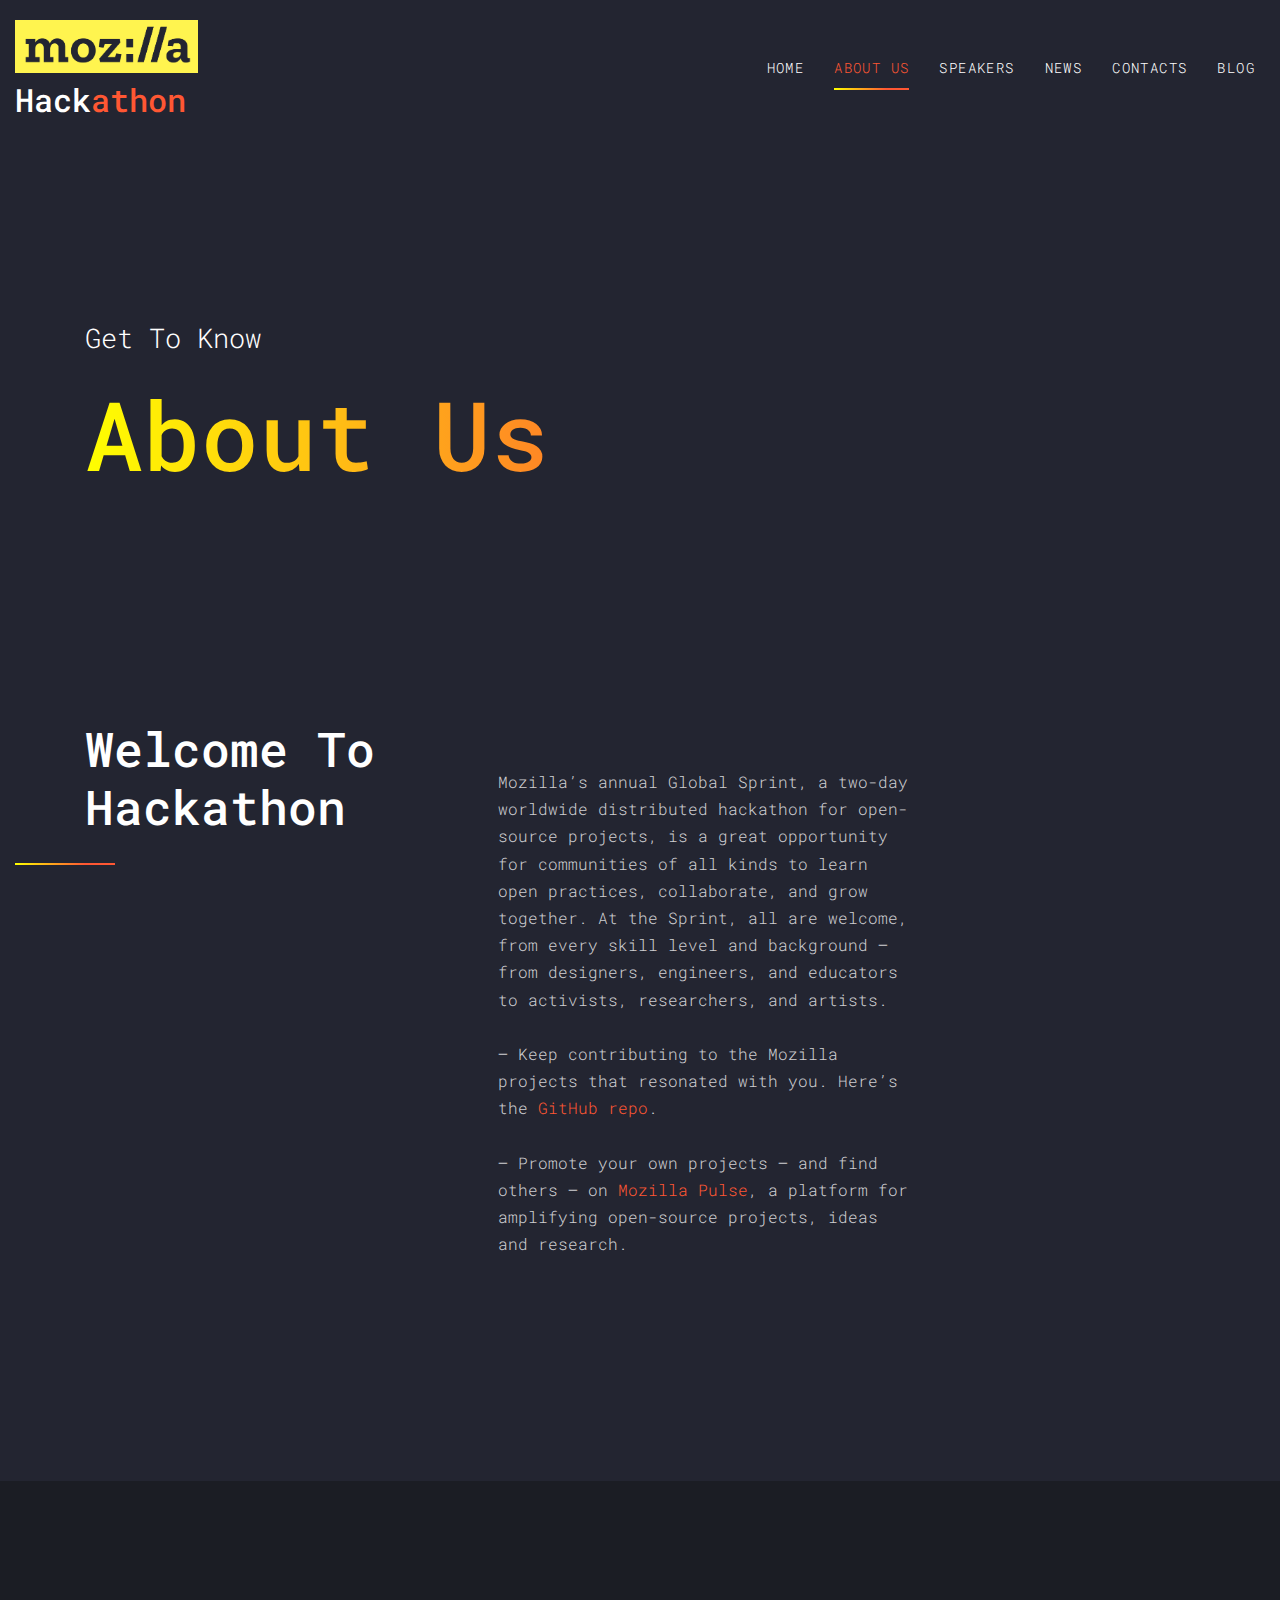
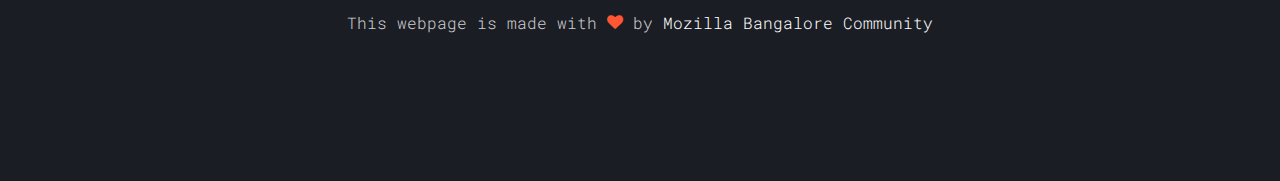
==== commit a1e9d75e: "updated name" ====
--- a/about.html
+++ b/about.html
@@ -1,25 +1,27 @@
 <!DOCTYPE html>
 <html lang="en">
-  <head>
-    <title>Mozilla Global Sprint &mdash; 19</title>
-    <meta charset="utf-8">
-    <meta name="viewport" content="width=device-width, initial-scale=1, shrink-to-fit=no">
-
-    <link href="https://fonts.googleapis.com/css?family=Roboto+Mono" rel="stylesheet">
-    <link rel="stylesheet" href="fonts/icomoon/style.css">
-    <link rel="stylesheet" href="css/bootstrap.min.css">
-    <link rel="stylesheet" href="css/magnific-popup.css">
-    <link rel="stylesheet" href="css/jquery-ui.css">
-    <link rel="stylesheet" href="css/owl.carousel.min.css">
-    <link rel="stylesheet" href="css/owl.theme.default.min.css">
-    <link rel="stylesheet" href="css/bootstrap-datepicker.css">
-    <link rel="stylesheet" href="fonts/flaticon/font/flaticon.css">
-    <link rel="stylesheet" href="css/aos.css">
-    <link rel="icon" href="./images/favicon.png" type="image/png" sizes="16x16">
-    <link rel="stylesheet" href="css/style.css">
-  </head>
-  <body>
-  
+
+<head>
+  <title>Mozilla Global Sprint &mdash; 19</title>
+  <meta charset="utf-8">
+  <meta name="viewport" content="width=device-width, initial-scale=1, shrink-to-fit=no">
+
+  <link href="https://fonts.googleapis.com/css?family=Roboto+Mono" rel="stylesheet">
+  <link rel="stylesheet" href="fonts/icomoon/style.css">
+  <link rel="stylesheet" href="css/bootstrap.min.css">
+  <link rel="stylesheet" href="css/magnific-popup.css">
+  <link rel="stylesheet" href="css/jquery-ui.css">
+  <link rel="stylesheet" href="css/owl.carousel.min.css">
+  <link rel="stylesheet" href="css/owl.theme.default.min.css">
+  <link rel="stylesheet" href="css/bootstrap-datepicker.css">
+  <link rel="stylesheet" href="fonts/flaticon/font/flaticon.css">
+  <link rel="stylesheet" href="css/aos.css">
+  <link rel="icon" href="./images/favicon.png" type="image/png" sizes="16x16">
+  <link rel="stylesheet" href="css/style.css">
+</head>
+
+<body>
+
   <div class="site-wrap">
 
     <div class="site-mobile-menu">
@@ -30,12 +32,15 @@
       </div>
       <div class="site-mobile-menu-body"></div>
     </div>
-    
+
     <header class="site-navbar py-3" role="banner">
       <div class="container-fluid">
         <div class="row align-items-center">
           <div class="col-11 col-xl-2">
-            <h1 class="mb-0"><a href="index.html" class="text-white h2 mb-0"><img src="images/moz-logo2.png" alt="Mozilla" class="img-fluid"> </a></h1>  <h1 class="mb-0"><a href="index.html" class="text-white h2 mb-0">Hack<span class="text-primary">athon</span> </a></h1>
+            <h1 class="mb-0"><a href="index.html" class="text-white h2 mb-0"><img src="images/moz-logo2.png"
+                  alt="Mozilla" class="img-fluid"> </a></h1>
+            <h1 class="mb-0"><a href="index.html" class="text-white h2 mb-0">Hack<span class="text-primary">athon</span>
+              </a></h1>
           </div>
           <div class="col-12 col-md-10 d-none d-xl-block">
             <nav class="site-navigation position-relative text-right" role="navigation">
@@ -49,43 +54,48 @@
               </ul>
             </nav>
           </div>
-          <div class="d-inline-block d-xl-none ml-md-0 mr-auto py-3" style="position: relative; top: 3px;"><a href="#" class="site-menu-toggle js-menu-toggle text-white"><span class="icon-menu h3"></span></a></div>
-          </div>
-        </div>
-      </div>
-    </header>
-
-    <div class="site-section site-hero inner">
-      <div class="container">
-        <div class="row align-items-center">
-          <div class="col-md-10">
-            <br><br><br><br>
-            <span class="d-block mb-3 caption" data-aos="fade-up">Get To Know</span>
-            <h1 class="d-block mb-4" data-aos="fade-up" data-aos-delay="100">About Us</h1>
-          </div>
+          <div class="d-inline-block d-xl-none ml-md-0 mr-auto py-3" style="position: relative; top: 3px;"><a href="#"
+              class="site-menu-toggle js-menu-toggle text-white"><span class="icon-menu h3"></span></a></div>
+        </div>
+      </div>
+  </div>
+  </header>
+
+  <div class="site-section site-hero inner">
+    <div class="container">
+      <div class="row align-items-center">
+        <div class="col-md-10">
+          <br><br><br><br>
+          <span class="d-block mb-3 caption" data-aos="fade-up">Get To Know</span>
+          <h1 class="d-block mb-4" data-aos="fade-up" data-aos-delay="100">About Us</h1>
         </div>
       </div>
     </div>
-
-    <div class="site-section">
-      <div class="container">
-        <div class="row mb-5">
-          <div class="col-lg-4 ">
-            <div class="site-section-heading" data-aos="fade-up" data-aos-delay="100">
-              <h2>Welcome To Hackathon</h2>
-            </div>
-          </div>
-          <div class="col-lg-5 mt-5 pl-lg-5" data-aos="fade-up" data-aos-delay="200">
-            <p>Mozilla’s annual Global Sprint, a two-day worldwide distributed hackathon for open-source projects, is a great opportunity for communities of all kinds to learn open practices, collaborate, and grow together.
-
-            At the Sprint, all are welcome, from every skill level and background — from designers, engineers, and educators to activists, researchers, and artists.
-            
-            <br><br>— Keep contributing to the Mozilla projects that resonated with you. Here’s the <a href="https://github.com/mozilla" target="blank">GitHub repo</a>.
-            
-           <br><br>— Promote your own projects — and find others — on <a href="https://www.mozillapulse.org/featured" target="blank">Mozilla Pulse</a>, a platform for amplifying open-source projects, ideas and research.</p>
-          </div>
-        </div>
-        <!-- <div class="row">
+  </div>
+
+  <div class="site-section">
+    <div class="container">
+      <div class="row mb-5">
+        <div class="col-lg-4 ">
+          <div class="site-section-heading" data-aos="fade-up" data-aos-delay="100">
+            <h2>Welcome To Hackathon</h2>
+          </div>
+        </div>
+        <div class="col-lg-5 mt-5 pl-lg-5" data-aos="fade-up" data-aos-delay="200">
+          <p>Mozilla’s annual Global Sprint, a two-day worldwide distributed hackathon for open-source projects, is a
+            great opportunity for communities of all kinds to learn open practices, collaborate, and grow together.
+
+            At the Sprint, all are welcome, from every skill level and background — from designers, engineers, and
+            educators to activists, researchers, and artists.
+
+            <br><br>— Keep contributing to the Mozilla projects that resonated with you. Here’s the <a
+              href="https://github.com/mozilla" target="blank">GitHub repo</a>.
+
+            <br><br>— Promote your own projects — and find others — on <a href="https://www.mozillapulse.org/featured"
+              target="blank">Mozilla Pulse</a>, a platform for amplifying open-source projects, ideas and research.</p>
+        </div>
+      </div>
+      <!-- <div class="row">
           <div class="col-md-4" data-aos="fade-up" data-aos-delay="400"><span class="text-primary">The Conference</span></div>
           <div class="col-md-6" data-aos="fade-up" data-aos-delay="500">
             <p>Lorem ipsum dolor sit amet, consectetur adipisicing elit. Ex et rem ea, voluptatem harum autem reprehenderit dolor, asperiores voluptate, odio expedita modi quam eum suscipit, ut illum consequuntur atque. Nisi.</p>
@@ -99,13 +109,13 @@
               <span>By <span class="text-white">Luke Jones</span> <br> Conference Coordinator</span>
             </div>
           </div> -->
-        </div>
-      </div>
     </div>
-
-
-
-    <!-- <div class="site-section">
+  </div>
+  </div>
+
+
+
+  <!-- <div class="site-section">
       <div class="container">
         <div class="row mb-5 justify-content-center">
           <div class="col-lg-4 mb-5">
@@ -209,7 +219,7 @@
       </div>
     </div> -->
 
-    <!-- <div class="site-section">
+  <!-- <div class="site-section">
       <div class="container">
         <div class="row mb-5">
           <div class="col-lg-4 ">
@@ -247,9 +257,9 @@
     </div> -->
 
 
-    
-    <footer class="site-footer">
-      <!-- <div class="container">
+
+  <footer class="site-footer">
+    <!-- <div class="container">
         <div class="row mb-5">
           <div class="col-md-4">
             <h2 class="footer-heading text-uppercase mb-4">About Event</h2>
@@ -274,18 +284,19 @@
             </p>
           </div>
         </div> -->
-        <!-- <div class="row">
+    <!-- <div class="row">
            -->
-            <div class="col-md-12 text-center">
-              <p>
-               This webpage is made with <i class="icon-heart text-primary" aria-hidden="true"></i> by <a href="https://t.me/moztsap" target="_blank" >Mozilla Banglore Community</a>
-              </p>
-
-          </div>
-        <!-- </div>
+    <div class="col-md-12 text-center">
+      <p>
+        This webpage is made with <i class="icon-heart text-primary" aria-hidden="true"></i> by <a
+          href="https://t.me/moztsap" target="_blank">Mozilla Bangalore Community</a>
+      </p>
+
+    </div>
+    <!-- </div>
       </div> -->
-    </footer>
-    
+  </footer>
+
   </div>
 
   <script src="js/jquery-3.3.1.min.js"></script>
@@ -301,6 +312,7 @@
   <script src="js/aos.js"></script>
 
   <script src="js/main.js"></script>
-    
-  </body>
+
+</body>
+
 </html>